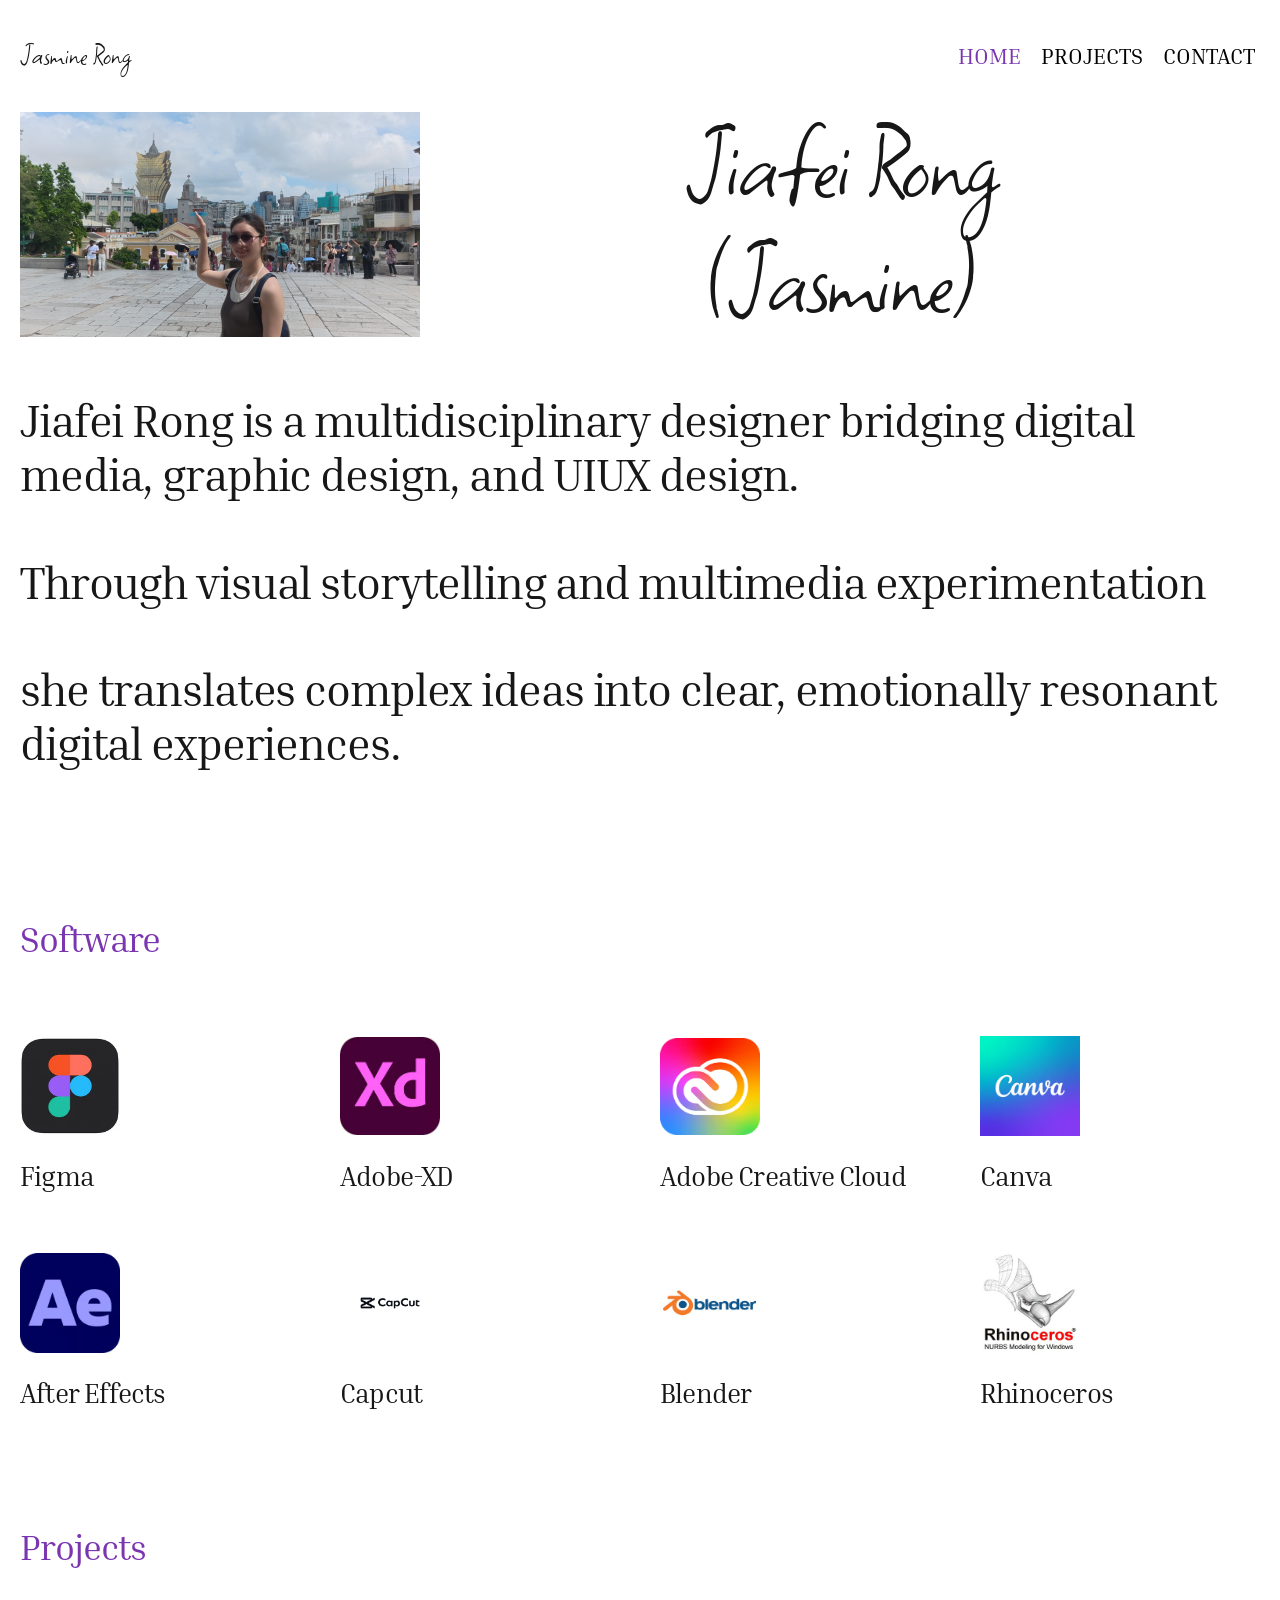
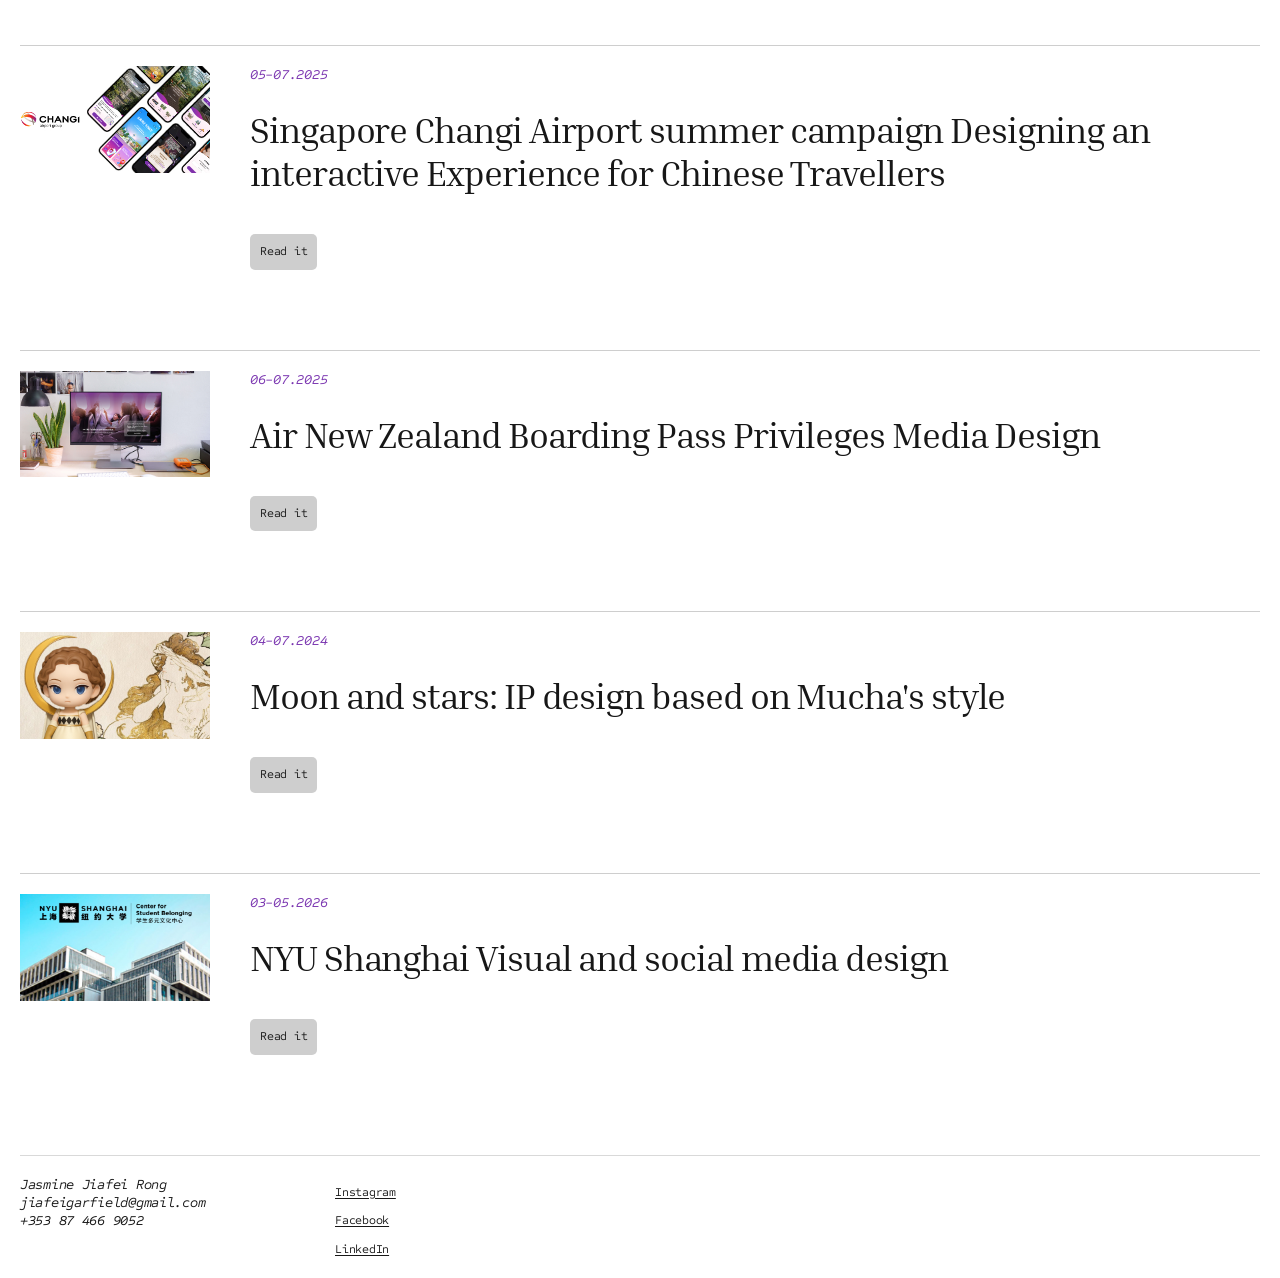
==== index.html @ a0ae5b76 "Add files via upload" ====
<!doctype html>
<html lang="en">
<head>
  <meta charset="utf-8">
  <meta name="viewport" content="width=device-width, initial-scale=1">
  <meta name="description" content="Jiafei Rong (Jasmine) is a multidisciplinary designer working across digital media, graphic design and user experience.">
  <title>Jiafei Rong (Jasmine) | Portfolio</title>
  <link rel="stylesheet" href="css/style.css">
</head>
<body>
  <a class="skip-link" href="#main-content">Skip to main content</a>

  <header class="site-header">
    <div class="container">
      <a class="brand" href="index.html">Jasmine Rong</a>
      <nav class="site-nav" aria-label="Main navigation">
        <ul>
          <li><a href="index.html" aria-current="page">Home</a></li>
          <li><a href="#projects">Projects</a></li>
          <li><a href="#contact">Contact</a></li>
        </ul>
      </nav>
    </div>
  </header>

  <main id="main-content" class="container">
    <header class="hero">
      <img class="portrait" src="media/portrait.jpg" alt="Jiafei Rong standing outdoors in a public square" width="2000" height="1000">
      <h1 class="signature">Jiafei Rong<br>(Jasmine)</h1>
    </header>

    <div class="introduction">
      <p>Jiafei Rong is a multidisciplinary designer bridging digital media, graphic design, and UIUX design.</p>
      <p>Through visual storytelling and multimedia experimentation</p>
      <p>she translates complex ideas into clear, emotionally resonant digital experiences.</p>
    </div>

    <section class="software-grid" aria-labelledby="software-heading">
      <h2 id="software-heading" class="section-title">Software</h2>
      <ul>
        <li><img src="media/figma.png" alt="figma logo" width="100" height="100">Figma</li>
        <li><img src="media/adobe-xd.png" alt="adobe-xd logo" width="100" height="100">Adobe-XD</li>
        <li><img src="media/adobe-creative-cloud.png" alt="acc logo" width="100" height="100">Adobe Creative Cloud</li>
        <li><img src="media/canva.png" alt="canva logo" width="100" height="100">Canva</li>
        <li><img src="media/after-effects.png" alt="ae logo" width="100" height="100">After Effects</li>
        <li><img src="media/capcut.png" alt="capcut logo" width="100" height="100">Capcut</li>
        <li><img src="media/blender.png" alt="blender logo" width="100" height="100">Blender</li>
        <li><img src="media/rhinoceros.png" alt="rhinoceros logo" width="100" height="100">Rhinoceros</li>
      </ul>
    </section>

    <section id="projects" class="project-list" aria-labelledby="projects-heading">
      <h2 id="projects-heading" class="section-title">Projects</h2>
      <ul>
        <li>
          <article class="project-card">
            <img src="media/changi-cover.jpg" alt="Changi Airport's control tower and Jewel complex" width="1600" height="900" loading="lazy">
            <div class="project-info">
              <time datetime="2025-05">05</time>-<time datetime="2025-07">07.2025</time>
              <h3>Singapore Changi Airport summer campaign Designing an interactive Experience for Chinese Travellers</h3>
              <a class="read-link" href="project1_changi.html">Read it</a>
            </div>
          </article>
        </li>

        <li>
          <article class="project-card">
            <img src="media/air-new-zealand-cover.jpg" alt="Passengers seated inside an aircraft cabin" width="1600" height="900" loading="lazy">
            <div class="project-info">
            <time datetime="2025-06">06</time>-<time datetime="2025-07">07.2025</time>
              <h3>Air New Zealand Boarding Pass Privileges Media Design</h3>
              <a class="read-link" href="project2_air-new-zealand.html">Read it</a>
            </div>
          </article>
        </li>

        <li>
          <article class="project-card">
            <img src="media/moon-and-stars-cover.jpg" alt="Mucha-inspired floral artwork used for the Moon and stars project preview" width="1600" height="900" loading="lazy">
            <div class="project-info">
            <time datetime="2024-04">04</time>-<time datetime="2024-07">07.2024</time>
              <h3>Moon and stars: IP design based on Mucha's style</h3>
              <a class="read-link" href="project3_moon-and-stars.html">Read it</a>
            </div>
          </article>
        </li>

        <li>
          <article class="project-card">
            <img src="media/nyu-shanghai-cover.jpg" alt="The exterior of the NYU Shanghai campus building" width="1600" height="900" loading="lazy">
            <div class="project-info">
              <time datetime="2026-03">03</time>-<time datetime="2026-05">05.2026</time>
              <h3>NYU Shanghai Visual and social media design</h3>              
              <a class="read-link" href="project4_nyu-shanghai.html">Read it</a>
            </div>
          </article>
        </li>

      </ul>
    </section>
  </main>

  <footer id="contact" class="site-footer">
    <div class="container footer-inner">
      <address class="contact-details">
        <strong>Jasmine Jiafei Rong</strong><br>
        <a href="mailto:jiafeigarfield@gmail.com">jiafeigarfield@gmail.com</a><br>
        <a href="tel:+353874669052">+353 87 466 9052</a>
      </address>
      <nav class="social-links" aria-label="Social media">
        <ul>
          <li><a href="https://www.instagram.com/jjffy0273/">Instagram</a></li>
          <li><a href="https://www.facebook.com/profile.php?id=61578293039542">Facebook</a></li>
          <li><a href="https://www.linkedin.com/in/jiafei-rong-65b0a43a6">LinkedIn</a></li>
        </ul>
      </nav>

    </div>
  </footer>
</body>
</html>
---- css/style.css ----
@font-face {
  font-family: "Inria Serif";
  src: url("../media/fonts/inria-serif.woff2") format("woff2");
  font-style: normal;
  font-weight: 400;
  font-display: swap;
}

@font-face {
  font-family: "Inria Serif";
  src: url("../media/fonts/inria-serif-bold.woff2") format("woff2");
  font-style: normal;
  font-weight: 700;
  font-display: swap;
}

@font-face {
  font-family: "Sometype Mono";
  src: url("../media/fonts/sometype-mono.woff2") format("woff2");
  font-style: normal;
  font-weight: 400;
  font-display: swap;
}

@font-face {
  font-family: "Sometype Mono";
  src: url("../media/fonts/sometype-mono-italic.woff2") format("woff2");
  font-style: italic;
  font-weight: 400;
  font-display: swap;
}

@font-face {
  font-family: "Square Peg";
  src: url("../media/fonts/square-peg.woff2") format("woff2");
  font-style: normal;
  font-weight: 400;
  font-display: swap;
}

:root {
  --ink: #171717;
  --black: #000;
  --purple: #7a35b0;
  --purple-tint: rgba(122, 53, 176, 0.1);
  --grey: #cecece;
  --line: #d9d9d9;
  --page-width: 1440px;
  --content-width: 1180px;
  --serif: "Inria Serif", Georgia, serif;
  --mono: "Sometype Mono", "Courier New", monospace;

  --text-xl: clamp(26px, 3.5vw, 50px);
  --text-l: clamp(32px, 3.5vw, 50px);
  --text-m: clamp(26px, 2.8vw, 40px);
  --text-body: clamp(20px, 2.1vw, 30px);
}

* {
  box-sizing: border-box;
}

html {
  scroll-behavior: smooth;
  scroll-padding-top: 2rem;
}

body {
  margin: 0;
  background: #fff;
  color: var(--ink);
  font-family: var(--serif);
  font-size: 20px;
  line-height: 1.2;
}

h1,
h2,
h3,
h4,
p {
  margin: 0;
}

img {
  display: block;
  max-width: 100%;
  height: auto;
}

a {
  color: inherit;
  text-decoration-thickness: 1px;
  text-underline-offset: 0.2em;
}

a:hover {
  color: var(--purple);
}

a:focus-visible {
  outline: 3px solid var(--purple);
  outline-offset: 4px;
  border-radius: 2px;
}

.container {
  width: 100%;
  max-width: var(--page-width);
  margin-right: auto;
  margin-left: auto;
  padding-right: 20px;
  padding-left: 20px;
}

.skip-link {
  position: absolute;
  top: -100px;
  left: 20px;
  z-index: 10;
  padding: 12px 18px;
  background: var(--ink);
  color: #fff;
  font-family: var(--mono);
  font-size: 14px;
}

.skip-link:focus {
  top: 16px;
  color: #fff;
}

.site-header {
  padding-top: 40px;
}

.site-header > .container {
  display: flex;
  flex-wrap: wrap;
  align-items: center;
  justify-content: space-between;
  gap: 16px 24px;
}

.brand {
  font-family: "Square Peg", "Brush Script MT", cursive;
  font-size: clamp(28px, 2.5vw, 36px);
  line-height: 1;
  text-decoration: none;
}

.site-nav ul {
  display: flex;
  flex-wrap: wrap;
  justify-content: center;
  gap: 0 10px;
  margin: 0;
  padding: 0;
  list-style: none;
}

.site-nav a {
  display: block;
  padding: 3px 5px;
  color: var(--black);
  font-size: clamp(16px, 1.75vw, 25px);
  line-height: 1.2;
  text-decoration: none;
  text-transform: uppercase;
}

.site-nav a:hover,
.site-nav a[aria-current="page"] {
  color: var(--purple);
}

/* Homepage: portrait, handwritten name and introduction. */
.hero {
  display: flex;
  align-items: center;
  padding: 36px 0 55px;
}

.portrait {
  flex: 0 0 auto;
  width: 400px;
  max-width: 40%;
}

.signature {
  flex: 1;
  font-family: "Square Peg", "Brush Script MT", cursive;
  font-size: clamp(56px, 9vw, 130px);
  font-weight: 400;
  line-height: 1;
  letter-spacing: -0.02em;
  text-align: center;
}

.introduction {
  font-size: var(--text-xl);
  line-height: 1.2;
  letter-spacing: -0.025em;
}

.introduction p + p {
  margin-top: 1.2em;
}

.section-title {
  margin-bottom: 80px;
  color: var(--purple);
  font-size: var(--text-m);
  font-weight: 400;
  line-height: 1;
  letter-spacing: -0.03em;
  text-transform: capitalize;
}

/* Software: a grid of logos, each with its name underneath. */
.software-grid {
  padding-top: 150px;
}

.software-grid ul {
  display: grid;
  grid-template-columns: repeat(4, minmax(0, 1fr));
  gap: 60px 40px;
  margin: 0;
  padding: 0;
  list-style: none;
}

.software-grid li {
  display: flex;
  flex-direction: column;
  align-items: flex-start;
  gap: 24px;
  font-size: var(--text-body);
  line-height: 1.2;
  letter-spacing: -0.03em;
}

.software-grid img {
  width: 100px;
  height: 100px;
  object-fit: contain;
}

/* Homepage project previews. */
.project-list {
  padding-top: 120px;
}

.project-list ul {
  margin: 0;
  padding: 0;
  list-style: none;
}

.project-list ul > li {
  padding-top: 20px;
  border-top: 1px solid var(--grey);
}

.project-list ul > li + li {
  margin-top: 80px;
}

.project-card {
  display: grid;
  grid-template-columns: 190px minmax(0, 1fr);
  align-items: start;
  gap: 40px;
}

.project-card > img {
  width: 100%;
  aspect-ratio: 16 / 9;
  object-fit: cover;
}

/* The date sits directly in .project-info, so this sets its style. */
.project-info {
  color: var(--purple);
  font-family: var(--mono);
  font-size: 14px;
  font-style: italic;
  line-height: 1.3;
  letter-spacing: -0.02em;
}

.project-info h3 {
  margin: 24px 0 40px;
  color: var(--ink);
  font-family: var(--serif);
  font-size: var(--text-m);
  font-style: normal;
  font-weight: 400;
  line-height: 1.2;
  letter-spacing: -0.03em;
}

/* Small grey buttons: Read it, Previous and Next. */
.read-link,
.button-previous,
.button-next {
  display: inline-block;
  padding: 10px;
  border-radius: 5px;
  background: var(--grey);
  color: var(--ink);
  font-family: var(--mono);
  font-size: 12px;
  font-style: normal;
  line-height: 1.3;
  letter-spacing: -0.02em;
  text-decoration: none;
}

.read-link:hover,
.button-previous:hover,
.button-next:hover {
  background: var(--purple);
  color: #fff;
}

/* Shared footer. */
.site-footer {
  margin-top: 100px;
  text-align: left;
}

body > .site-footer {
  padding-right: 20px;
  padding-left: 20px;
}

.footer-inner {
  display: flex;
  align-items: flex-start;
  gap: 20px;
  padding: 20px 0;
  border-top: 1px solid var(--line);
}

.contact-details {
  width: 295px;
  max-width: 100%;
  font-family: var(--mono);
  font-size: 14px;
  font-style: italic;
  line-height: 1.3;
  letter-spacing: -0.02em;
}

.contact-details strong {
  font-weight: 400;
}

.contact-details a {
  text-decoration: none;
  overflow-wrap: anywhere;
}

.social-links ul {
  display: flex;
  flex-direction: column;
  gap: 4px;
  margin: 0;
  padding: 0;
  list-style: none;
}

.social-links a {
  font-family: var(--mono);
  font-size: 12px;
  line-height: 1.3;
  letter-spacing: -0.02em;
}

/* Project pages: title and summary. */
.case-header {
  margin-top: 94px;
  padding-top: 115px;
  border-top: 1px solid var(--line);
  text-align: center;
}

.case-header h1 {
  max-width: 1000px;
  margin: 0 auto 100px;
  font-size: var(--text-l);
  font-weight: 400;
  line-height: 1.2;
  letter-spacing: -0.025em;
}

.case-header > p {
  max-width: 1240px;
  margin: 0 auto 100px;
  font-size: clamp(17px, 1.4vw, 20px);
  line-height: 1.9;
}

/*
  Project page sections.
  :where() keeps these selectors at zero specificity, so the component
  classes further down (showcase, changepage, footer) always win.
*/
:where(.case-header ~ section) {
  max-width: var(--content-width);
  margin: 50px auto 0;
  padding: 50px 0;
  border-top: 1px solid var(--line);
  text-align: center;
}

/* The first section of each case study sits in a light purple panel. */
:where(.case-header ~ section:first-of-type) {
  margin-top: 0;
  padding: 90px 40px;
  border-top: 0;
  background: var(--purple-tint);
}

:where(.case-header ~ section) > h2 {
  color: var(--purple);
  font-size: var(--text-l);
  font-weight: 700;
  line-height: 1.2;
  text-transform: capitalize;
}

:where(.case-header ~ section) > p {
  max-width: 1100px;
  margin: 36px auto 0;
  font-size: var(--text-body);
  line-height: 1.2;
}

/* Images sit side by side when there is room; a <br> starts a new row. */
:where(.case-header ~ section) > img {
  display: inline-block;
  max-width: calc(100% - 20px);
  margin: 36px 10px 0;
  vertical-align: top;
}

:where(.case-header ~ section) > h2 + * {
  margin-top: 50px;
}

/* Bold subheadings inside sections, e.g. "(1) Multiple Activities". */
.subheading {
  margin-top: 50px;
  font-size: var(--text-m);
  font-weight: 700;
  text-transform: capitalize;
}

.subheading + p,
.subheading + img {
  margin-top: 50px;
}

/* Closing "End" block at the bottom of each case study. */
:where(.case-header ~ section):has(> h3:first-child) {
  border-top: 0;
}

:where(.case-header ~ section) > h3:first-child {
  color: var(--purple);
  font-size: var(--text-l);
  font-weight: 400;
  line-height: 1.2;
  letter-spacing: -0.0125em;
}

:where(.case-header ~ section) > h3:first-child + p {
  max-width: 900px;
  margin-top: 0;
  color: var(--black);
  font-size: var(--text-l);
  font-weight: 700;
  line-height: 0.95;
  letter-spacing: -0.0125em;
  text-transform: capitalize;
}

/* Changi: experience architecture, one step per line with arrows between. */
.flow-vertical,
.requirements-flow {
  margin: 50px 0 0;
  padding: 0;
  list-style: none;
}

.flow-vertical li {
  font-size: var(--text-m);
  font-weight: 700;
  line-height: 1.2;
  text-transform: capitalize;
}

.flow-vertical li:not(:last-child)::after {
  content: "\2193";
  display: block;
  color: var(--purple);
  font-weight: 400;
  line-height: 50px;
}

/* Air New Zealand: design requirements in purple. */
.requirements-flow li {
  color: var(--purple);
  font-size: var(--text-body);
  line-height: 1.2;
}

/* Air New Zealand: row of showcase screens. */
.row {
  display: flex;
  flex-wrap: wrap;
  justify-content: center;
  gap: 20px;
  margin-top: 50px;
}

/* Changi showcase: screens and notes alternate left and right. */
.showcase-list {
  margin: 50px 0 0;
  padding: 0;
  list-style: none;
}

.showcase-list > li + li {
  margin-top: 80px;
}

.showcase-card {
  display: grid;
  grid-template-columns: 300px minmax(0, 480px);
  justify-content: center;
  align-items: center;
  gap: 40px 80px;
}

.showcase-card > img {
  grid-column: 1;
  width: 300px;
}

.showcase-info {
  grid-column: 2;
  grid-row: 1;
  text-align: left;
}

.showcase-card:has(> img + img) .showcase-info {
  grid-row: 1 / span 2;
}

.showcase-list > li:nth-child(even) .showcase-card {
  grid-template-columns: minmax(0, 480px) 300px;
}

.showcase-list > li:nth-child(even) .showcase-card > img {
  grid-column: 2;
}

.showcase-list > li:nth-child(even) .showcase-info {
  grid-column: 1;
}

.showcase-tag {
  display: inline-block;
  margin-bottom: 50px;
  padding: 16px 28px;
  border-radius: 10px;
  background: var(--purple-tint);
  color: var(--black);
  font-size: var(--text-m);
  font-weight: 700;
  line-height: 1.2;
  text-transform: capitalize;
}

.showcase-points {
  margin: 0;
  padding: 0;
  list-style: none;
}

.showcase-points li {
  color: var(--black);
  font-size: var(--text-body);
  line-height: 1.2;
}

.showcase-points li + li {
  margin-top: 36px;
}

.showcase-points li::before {
  content: "\00B7  ";
}

/* Previous / next project links at the end of each case study. */
.changepage {
  display: grid;
  grid-template-columns: repeat(2, minmax(0, 1fr));
  gap: 40px;
  max-width: var(--content-width);
  margin: 100px auto 0;
  padding-top: 30px;
  border-top: 1px solid var(--grey);
  text-align: left;
}

.changepage > article {
  display: flex;
  flex-direction: column;
  align-items: flex-start;
}

.changepage > .changepage-list-next {
  align-items: flex-end;
  text-align: right;
}

.changepage img {
  width: 200px;
  aspect-ratio: 2 / 1;
  object-fit: cover;
}

.changepage h4 {
  max-width: 362px;
  margin: 60px 0 40px;
  color: var(--black);
  font-size: var(--text-body);
  font-weight: 400;
  line-height: 1;
  letter-spacing: -0.03em;
}

@media (max-width: 960px) {
  .hero {
    flex-direction: column;
    align-items: flex-start;
    gap: 24px;
  }

  .portrait {
    max-width: 100%;
  }

  .signature {
    align-self: stretch;
  }

  .software-grid {
    padding-top: 100px;
  }

  .software-grid ul {
    grid-template-columns: repeat(2, minmax(0, 1fr));
  }

  .showcase-card,
  .showcase-list > li:nth-child(even) .showcase-card {
    grid-template-columns: minmax(0, 480px);
    justify-items: center;
  }

  .showcase-list > li:nth-child(n) .showcase-card > * {
    grid-column: 1;
    grid-row: auto;
  }

  .showcase-list > li:nth-child(n) .showcase-info {
    justify-self: stretch;
  }
}

/* Small screens: single columns and tighter spacing. */
@media (max-width: 600px) {
  .site-header {
    padding-top: 24px;
  }

  .hero {
    padding-bottom: 40px;
  }

  .section-title {
    margin-bottom: 40px;
  }

  .software-grid ul {
    gap: 40px 20px;
  }

  .software-grid li {
    gap: 16px;
  }

  .software-grid img {
    width: 72px;
    height: 72px;
  }

  .project-list {
    padding-top: 80px;
  }

  .project-list ul > li + li {
    margin-top: 48px;
  }

  .project-card {
    grid-template-columns: 1fr;
    gap: 20px;
  }

  .project-card > img {
    max-width: 400px;
  }

  .project-info h3 {
    margin: 16px 0 24px;
  }

  .footer-inner {
    flex-direction: column;
  }

  .case-header {
    margin-top: 40px;
    padding-top: 60px;
  }

  .case-header h1,
  .case-header > p {
    margin-bottom: 50px;
  }

  :where(.case-header ~ section:first-of-type) {
    padding: 50px 20px;
  }

  .changepage {
    grid-template-columns: 1fr;
  }

  .changepage > .changepage-list-next {
    align-items: flex-start;
    text-align: left;
  }

  .changepage h4 {
    margin: 24px 0;
  }
}

/* Respect visitors who prefer less movement. */
@media (prefers-reduced-motion: reduce) {
  html {
    scroll-behavior: auto;
  }
}
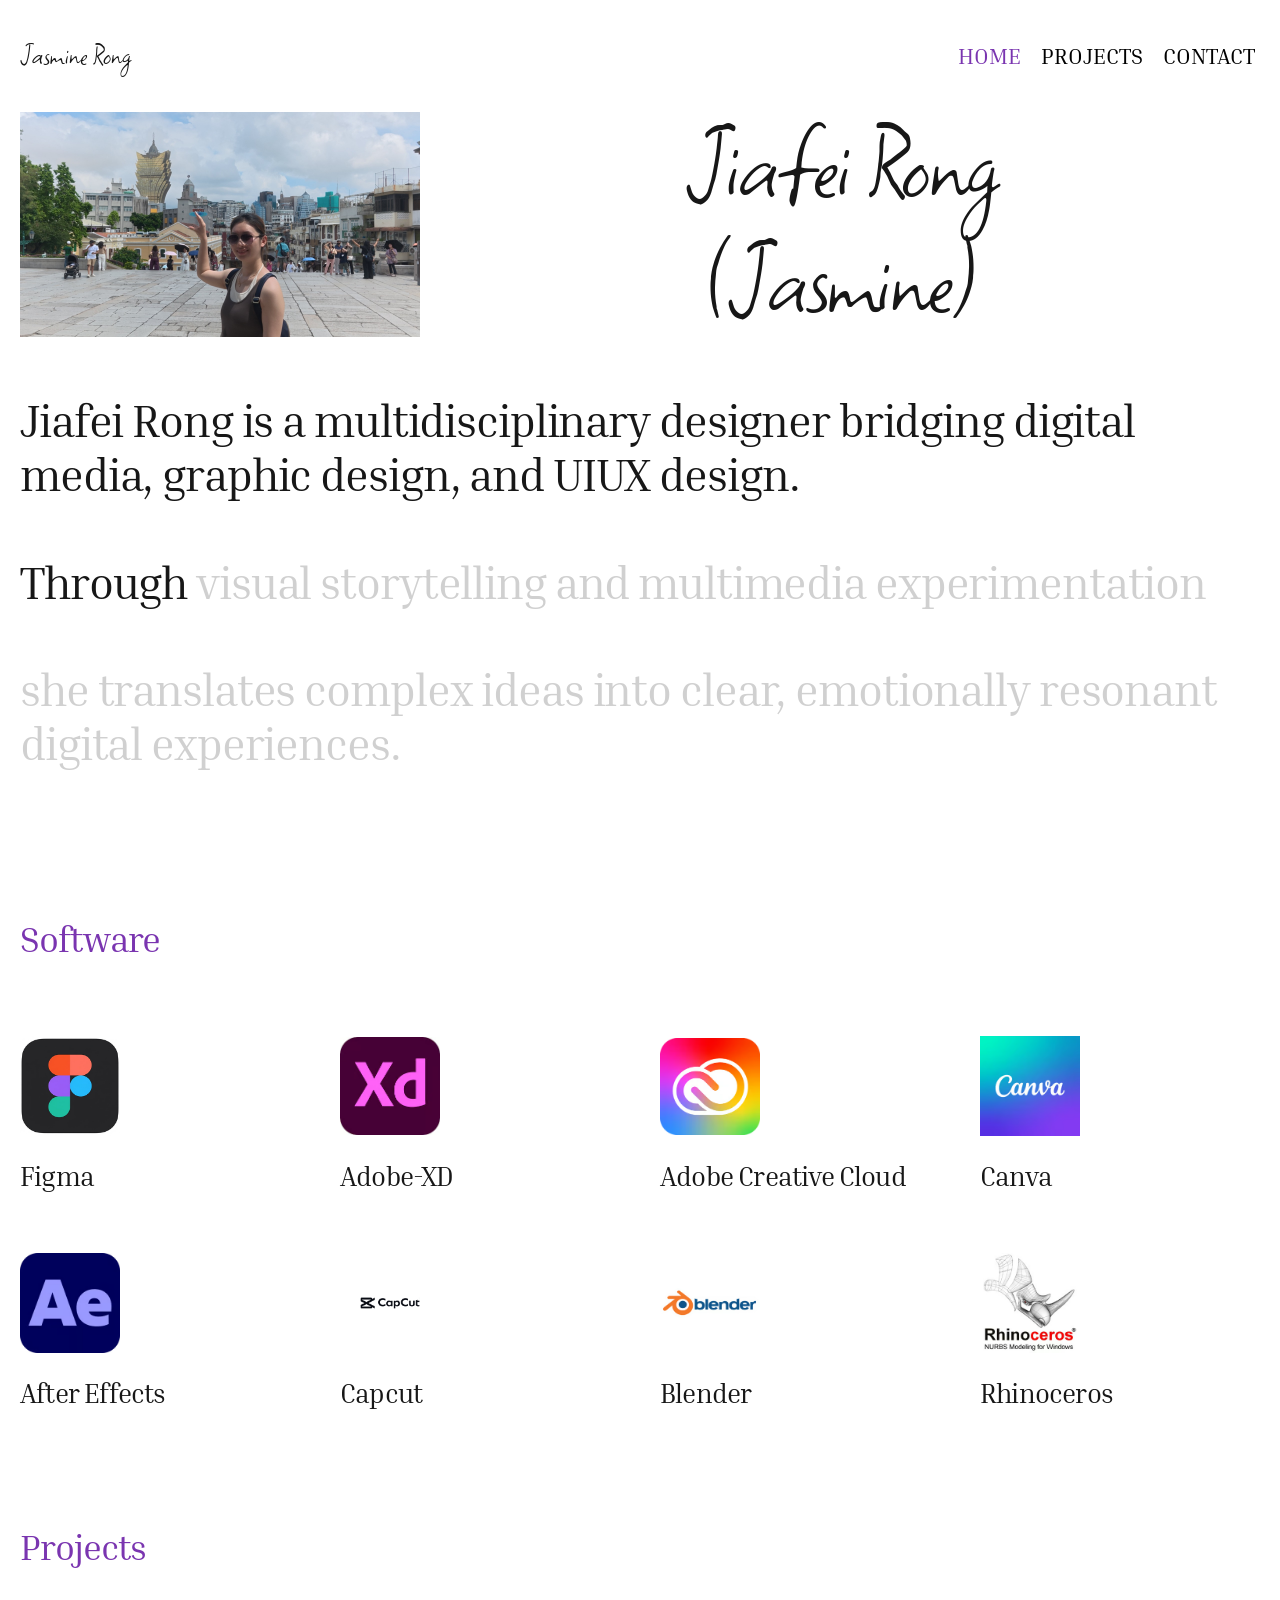
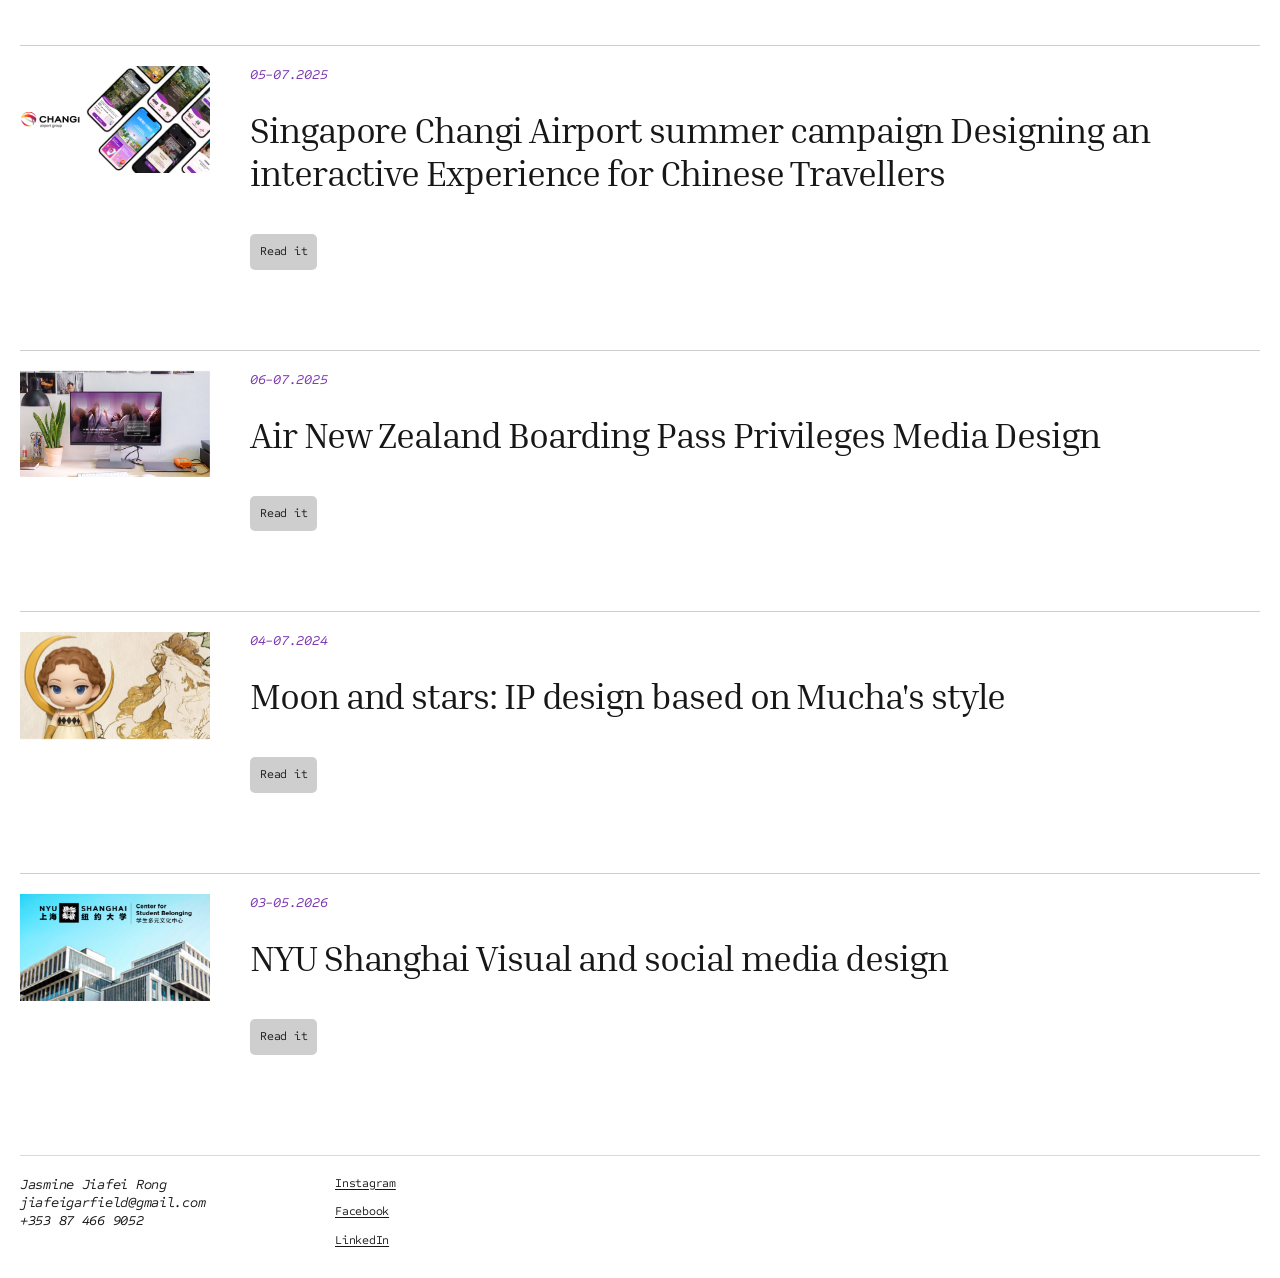
==== commit 0ff8c31c: "Add files via upload" ====
--- a/index.html
+++ b/index.html
@@ -6,6 +6,7 @@
   <meta name="description" content="Jiafei Rong (Jasmine) is a multidisciplinary designer working across digital media, graphic design and user experience.">
   <title>Jiafei Rong (Jasmine) | Portfolio</title>
   <link rel="stylesheet" href="css/style.css">
+  <script src="js/animations.js" defer></script>
 </head>
 <body>
   <a class="skip-link" href="#main-content">Skip to main content</a>
--- a/css/style.css
+++ b/css/style.css
@@ -128,6 +128,18 @@
 .skip-link:focus {
   top: 16px;
   color: #fff;
+}
+
+/* Text that is read by screen readers but not shown. */
+.visually-hidden {
+  position: absolute;
+  width: 1px;
+  height: 1px;
+  padding: 0;
+  overflow: hidden;
+  clip: rect(0, 0, 0, 0);
+  white-space: nowrap;
+  border: 0;
 }
 
 .site-header {
@@ -645,6 +657,268 @@
   letter-spacing: -0.03em;
 }
 
+/*
+  Motion, inspired by landonorris.com.
+  Page-load effects are pure CSS; js/animations.js adds the text roll on links,
+  the scroll reveals and the word-by-word introduction. Content, colours and
+  font sizes stay the same, and all movement is switched off for visitors whose
+  system asks for reduced motion.
+*/
+@keyframes fade-in {
+  from {
+    opacity: 0;
+  }
+
+  to {
+    opacity: 1;
+  }
+}
+
+@keyframes fade-up {
+  from {
+    opacity: 0;
+    transform: translateY(30px);
+  }
+
+  to {
+    opacity: 1;
+    transform: none;
+  }
+}
+
+/* The handwritten name appears from left to right, as if it is being written. */
+@keyframes write {
+  from {
+    clip-path: inset(0 100% 0 0);
+  }
+
+  to {
+    clip-path: inset(0 0 0 0);
+  }
+}
+
+/* The portrait opens like a curtain from its bottom edge. */
+@keyframes wipe-up {
+  from {
+    clip-path: inset(100% 0 0 0);
+    transform: scale(1.08);
+  }
+
+  to {
+    clip-path: inset(0 0 0 0);
+    transform: none;
+  }
+}
+
+/* A purple line runs along the top of the contact section, then fades. */
+@keyframes sweep {
+  0% {
+    opacity: 1;
+    transform: scaleX(0);
+  }
+
+  60% {
+    opacity: 1;
+    transform: scaleX(1);
+  }
+
+  100% {
+    opacity: 0;
+    transform: scaleX(1);
+  }
+}
+
+.footer-inner {
+  position: relative;
+}
+
+/* Hidden until the Contact link is used (see the end of the block below). */
+.footer-inner::before {
+  content: "";
+  position: absolute;
+  top: -1px;
+  right: 0;
+  left: 0;
+  height: 1px;
+  background: var(--purple);
+  opacity: 0;
+  transform-origin: left;
+}
+
+@media (prefers-reduced-motion: no-preference) {
+  /* Page load. */
+  .site-header {
+    animation: fade-in 1s ease both;
+  }
+
+  .portrait {
+    animation: wipe-up 1.2s cubic-bezier(0.76, 0, 0.24, 1) 0.1s both;
+  }
+
+  .signature {
+    animation: write 2s cubic-bezier(0.65, 0, 0.35, 1) 0.5s backwards;
+  }
+
+  .introduction p {
+    animation: fade-up 1s cubic-bezier(0.22, 1, 0.36, 1) both;
+  }
+
+  .introduction p:nth-child(1) {
+    animation-delay: 0.7s;
+  }
+
+  .introduction p:nth-child(2) {
+    animation-delay: 0.85s;
+  }
+
+  .introduction p:nth-child(3) {
+    animation-delay: 1s;
+  }
+
+  .case-header h1 {
+    animation: fade-up 1s cubic-bezier(0.22, 1, 0.36, 1) 0.1s both;
+  }
+
+  .case-header > p {
+    animation: fade-up 1s cubic-bezier(0.22, 1, 0.36, 1) 0.3s both;
+  }
+
+  /* Text roll on links: the text slides up and a copy rolls in from below,
+     letter by letter. The extra padding keeps italic letters from being cut
+     off at the sides without changing the link's size. */
+  .roll {
+    position: relative;
+    display: inline-block;
+    margin: 0 -0.12em;
+    padding: 0 0.12em;
+    overflow: hidden;
+    vertical-align: top;
+    white-space: nowrap;
+  }
+
+  .roll-line {
+    display: block;
+    transition: transform 0.55s cubic-bezier(0.76, 0, 0.24, 1);
+  }
+
+  .roll-line + .roll-line {
+    position: absolute;
+    top: 100%;
+    left: 0.12em;
+  }
+
+  .roll-char {
+    display: inline-block;
+    white-space: pre;
+    transition: transform 0.55s cubic-bezier(0.76, 0, 0.24, 1);
+    transition-delay: calc(var(--i) * 0.018s);
+  }
+
+  a:hover .roll-line:first-child,
+  a:focus-visible .roll-line:first-child,
+  a:hover .roll-char,
+  a:focus-visible .roll-char {
+    transform: translateY(-100%);
+  }
+
+  /* The social links keep their underline while the letters roll. */
+  .social-links .roll-line:first-child,
+  .social-links .roll-char {
+    text-decoration: underline;
+    text-decoration-thickness: 1px;
+    text-underline-offset: 0.2em;
+  }
+
+  /* Scroll reveal: blocks fade up and images wipe in from the bottom. */
+  .reveal {
+    opacity: 0;
+    transform: translateY(40px);
+    transition: opacity 0.9s ease, transform 1s cubic-bezier(0.22, 1, 0.36, 1);
+    transition-delay: var(--delay, 0s);
+  }
+
+  .reveal.is-visible {
+    opacity: 1;
+    transform: none;
+  }
+
+  .wipe {
+    clip-path: inset(100% 0 0 0);
+    transition: clip-path 1.1s cubic-bezier(0.76, 0, 0.24, 1);
+  }
+
+  .wipe.is-visible {
+    clip-path: inset(0 0 0 0);
+  }
+
+  /* Homepage introduction: words light up one by one as you scroll. */
+  .introduction.is-filling .word {
+    opacity: 0.2;
+    transition: opacity 0.35s ease;
+  }
+
+  .introduction.is-filling .word.is-lit {
+    opacity: 1;
+  }
+
+  /* Hover: software logos hop, project images lift. */
+  .software-grid img {
+    transition: transform 0.45s cubic-bezier(0.34, 1.56, 0.64, 1);
+  }
+
+  .software-grid li:hover img {
+    transform: translateY(-8px) rotate(-6deg);
+  }
+
+  .project-card > img,
+  .changepage img {
+    transition: clip-path 1.1s cubic-bezier(0.76, 0, 0.24, 1), transform 0.4s ease, box-shadow 0.4s ease;
+  }
+
+  .project-card:hover > img,
+  .changepage > article:hover img {
+    transform: translateY(-6px);
+    box-shadow: 0 16px 30px rgba(23, 23, 23, 0.15);
+  }
+
+  /* Contact: arriving through the Contact link replays the section. */
+  .site-footer:target .footer-inner::before {
+    animation: sweep 1.6s cubic-bezier(0.65, 0, 0.35, 1) 0.6s both;
+  }
+
+  .site-footer:target .contact-details,
+  .site-footer:target .social-links li {
+    animation: fade-up 0.8s cubic-bezier(0.22, 1, 0.36, 1) both;
+  }
+
+  .site-footer:target .contact-details {
+    animation-delay: 0.6s;
+  }
+
+  .site-footer:target .social-links li:nth-child(1) {
+    animation-delay: 0.7s;
+  }
+
+  .site-footer:target .social-links li:nth-child(2) {
+    animation-delay: 0.8s;
+  }
+
+  .site-footer:target .social-links li:nth-child(3) {
+    animation-delay: 0.9s;
+  }
+}
+
+/* Printed pages always show everything, whatever has been scrolled to. */
+@media print {
+  .reveal,
+  .wipe,
+  .introduction .word {
+    opacity: 1 !important;
+    clip-path: none !important;
+    transform: none !important;
+  }
+}
+
 @media (max-width: 960px) {
   .hero {
     flex-direction: column;
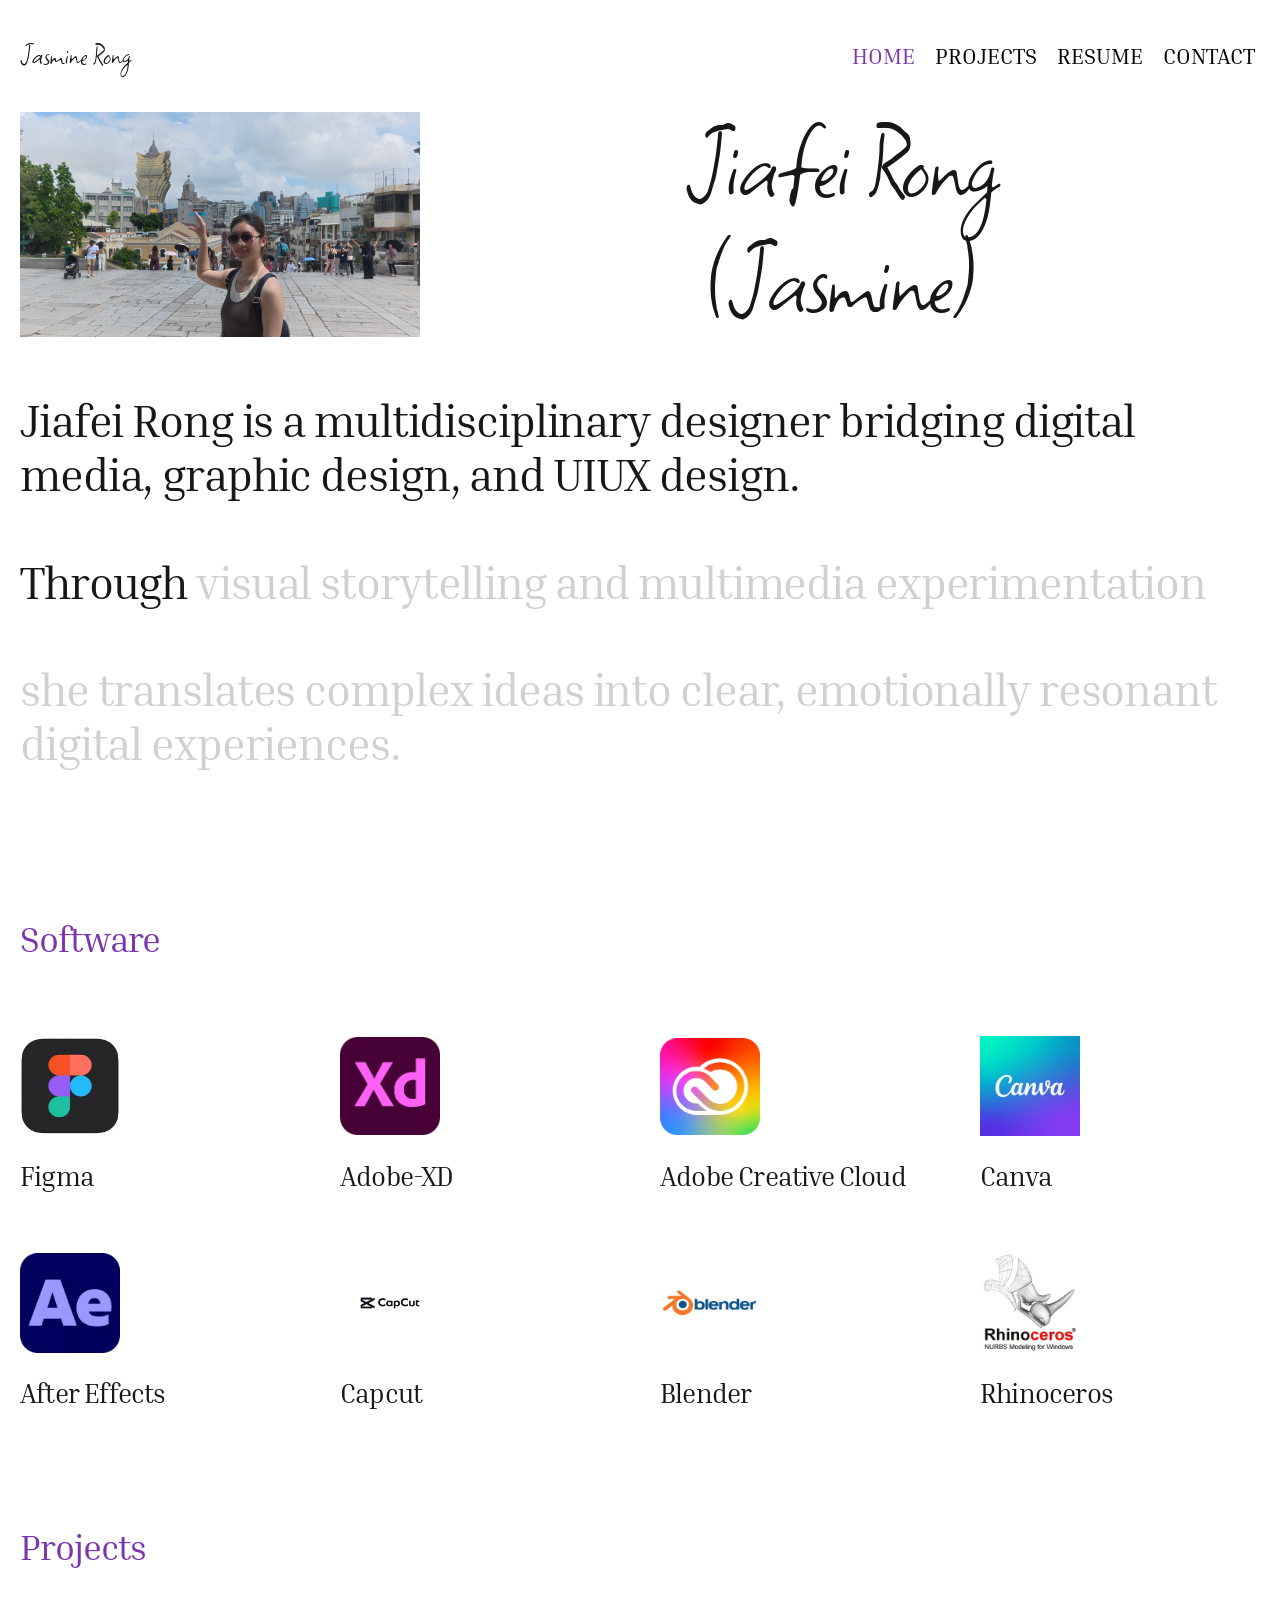
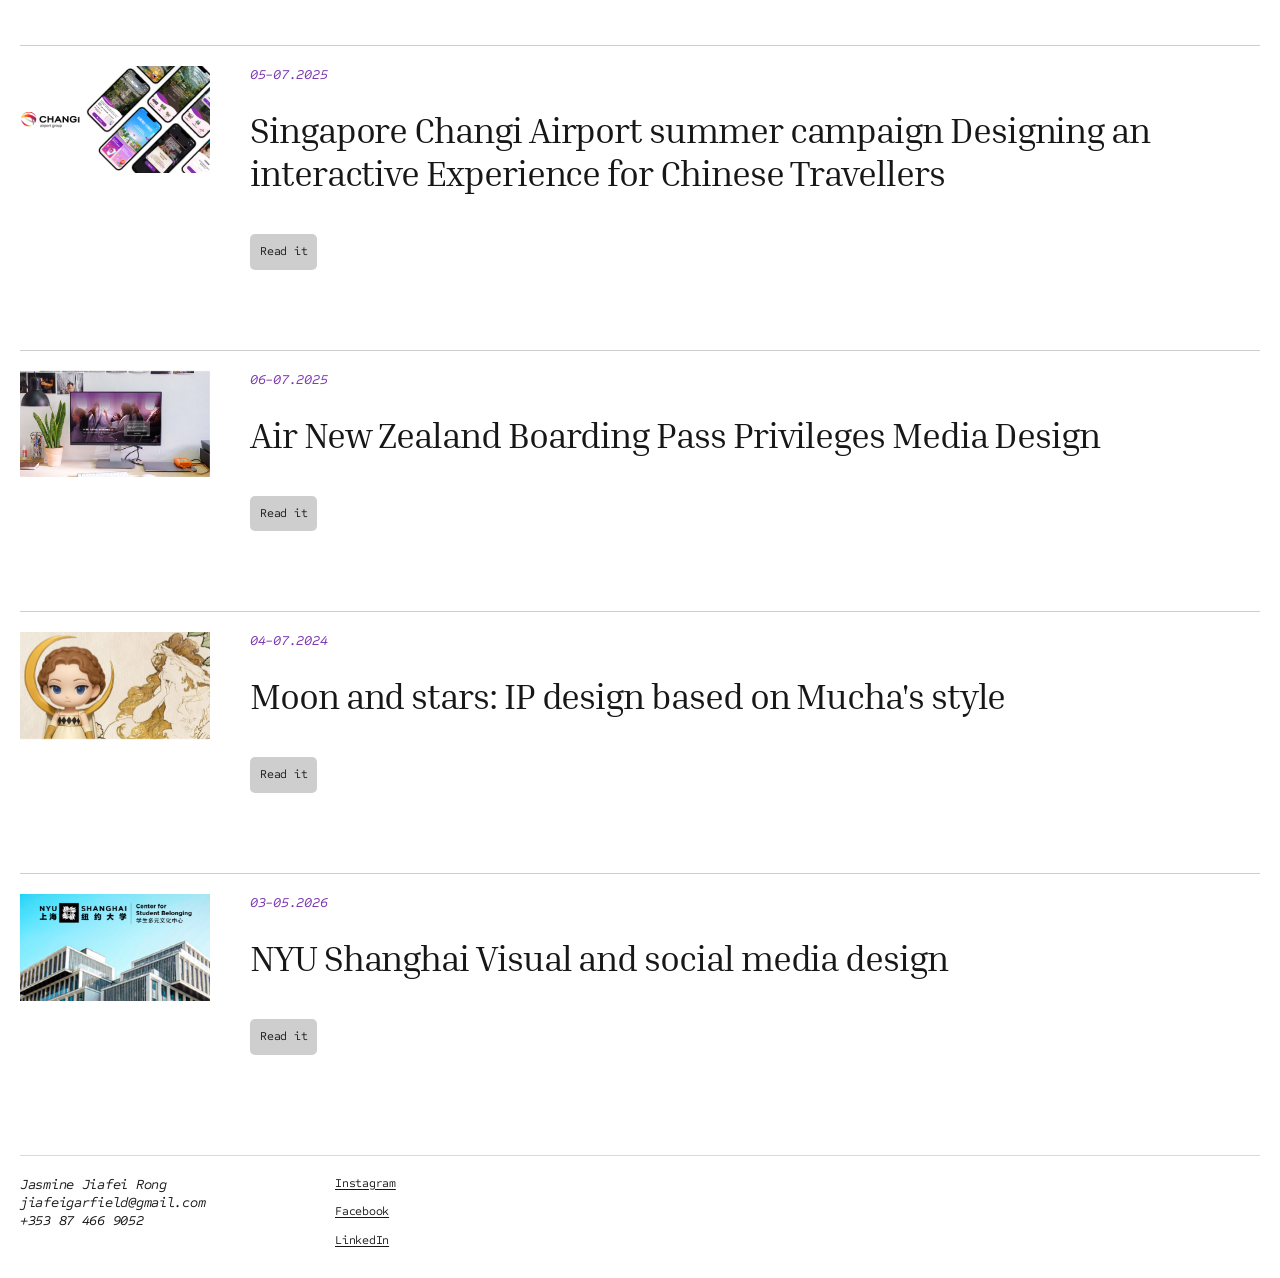
==== commit 8ba3121b: "Add files via upload" ====
--- a/index.html
+++ b/index.html
@@ -18,6 +18,7 @@
         <ul>
           <li><a href="index.html" aria-current="page">Home</a></li>
           <li><a href="#projects">Projects</a></li>
+          <li><a href="resume.html">Resume</a></li>
           <li><a href="#contact">Contact</a></li>
         </ul>
       </nav>
--- a/css/style.css
+++ b/css/style.css
@@ -657,6 +657,123 @@
   letter-spacing: -0.03em;
 }
 
+/* Resume page: title, name and contact details. Everything on this page is
+   set in Inria Serif, with no italics. */
+.resume-header h1 {
+  margin-bottom: 24px;
+}
+
+.resume-header > .resume-name {
+  margin-bottom: 40px;
+  font-size: var(--text-body);
+  line-height: 1.2;
+}
+
+/* Email, phone and LinkedIn, one per line. */
+.resume-contact {
+  display: flex;
+  flex-direction: column;
+  align-items: center;
+  gap: 8px;
+  margin: 0 auto 100px;
+  padding: 0;
+  list-style: none;
+  font-size: 18px;
+  line-height: 1.4;
+}
+
+/* Keep phone numbers and the LinkedIn address on one line. */
+.resume-contact a {
+  white-space: nowrap;
+}
+
+.resume-contact li > span {
+  margin-right: 8px;
+  color: var(--purple);
+  font-size: 14px;
+  letter-spacing: 0.06em;
+  text-transform: uppercase;
+}
+
+/* Each entry: dates and place on the left, details on the right. */
+.resume-entry,
+.resume-skills {
+  display: grid;
+  grid-template-columns: 220px minmax(0, 1fr);
+  gap: 16px 60px;
+  max-width: 1000px;
+  margin: 50px auto 0;
+  text-align: left;
+}
+
+.resume-entry + .resume-entry {
+  padding-top: 50px;
+  border-top: 1px solid var(--line);
+}
+
+.resume-meta,
+.resume-skills dt {
+  color: var(--purple);
+  font-size: 18px;
+  line-height: 1.5;
+}
+
+.resume-body h3 {
+  font-size: var(--text-body);
+  font-weight: 700;
+  line-height: 1.2;
+}
+
+.resume-body p,
+.resume-body li,
+.resume-skills dd {
+  font-size: 20px;
+  line-height: 1.5;
+}
+
+.resume-body p {
+  margin-top: 12px;
+}
+
+.resume-body .resume-role {
+  margin-top: 8px;
+  color: var(--purple);
+}
+
+.resume-body h4 {
+  margin-top: 36px;
+  font-size: 20px;
+  font-weight: 700;
+  line-height: 1.4;
+}
+
+.resume-body ul {
+  margin: 12px 0 0;
+  padding-left: 1.2em;
+}
+
+.resume-body li + li {
+  margin-top: 8px;
+}
+
+.resume-body li::marker {
+  color: var(--purple);
+}
+
+.resume-body .read-link {
+  margin-top: 20px;
+  font-family: var(--serif);
+  font-size: 14px;
+}
+
+.resume-skills {
+  gap: 20px 60px;
+}
+
+.resume-skills dd {
+  margin: 0;
+}
+
 /*
   Motion, inspired by landonorris.com.
   Page-load effects are pure CSS; js/animations.js adds the text roll on links,
@@ -783,6 +900,10 @@
     animation: fade-up 1s cubic-bezier(0.22, 1, 0.36, 1) 0.3s both;
   }
 
+  .resume-contact {
+    animation: fade-up 1s cubic-bezier(0.22, 1, 0.36, 1) 0.45s both;
+  }
+
   /* Text roll on links: the text slides up and a copy rolls in from below,
      letter by letter. The extra padding keeps italic letters from being cut
      off at the sides without changing the link's size. */
@@ -1036,6 +1157,24 @@
   .changepage h4 {
     margin: 24px 0;
   }
+
+  .resume-header h1 {
+    margin-bottom: 24px;
+  }
+
+  .resume-contact {
+    margin-bottom: 50px;
+  }
+
+  .resume-entry,
+  .resume-skills {
+    grid-template-columns: 1fr;
+    gap: 8px;
+  }
+
+  .resume-skills dd + dt {
+    margin-top: 12px;
+  }
 }
 
 /* Respect visitors who prefer less movement. */
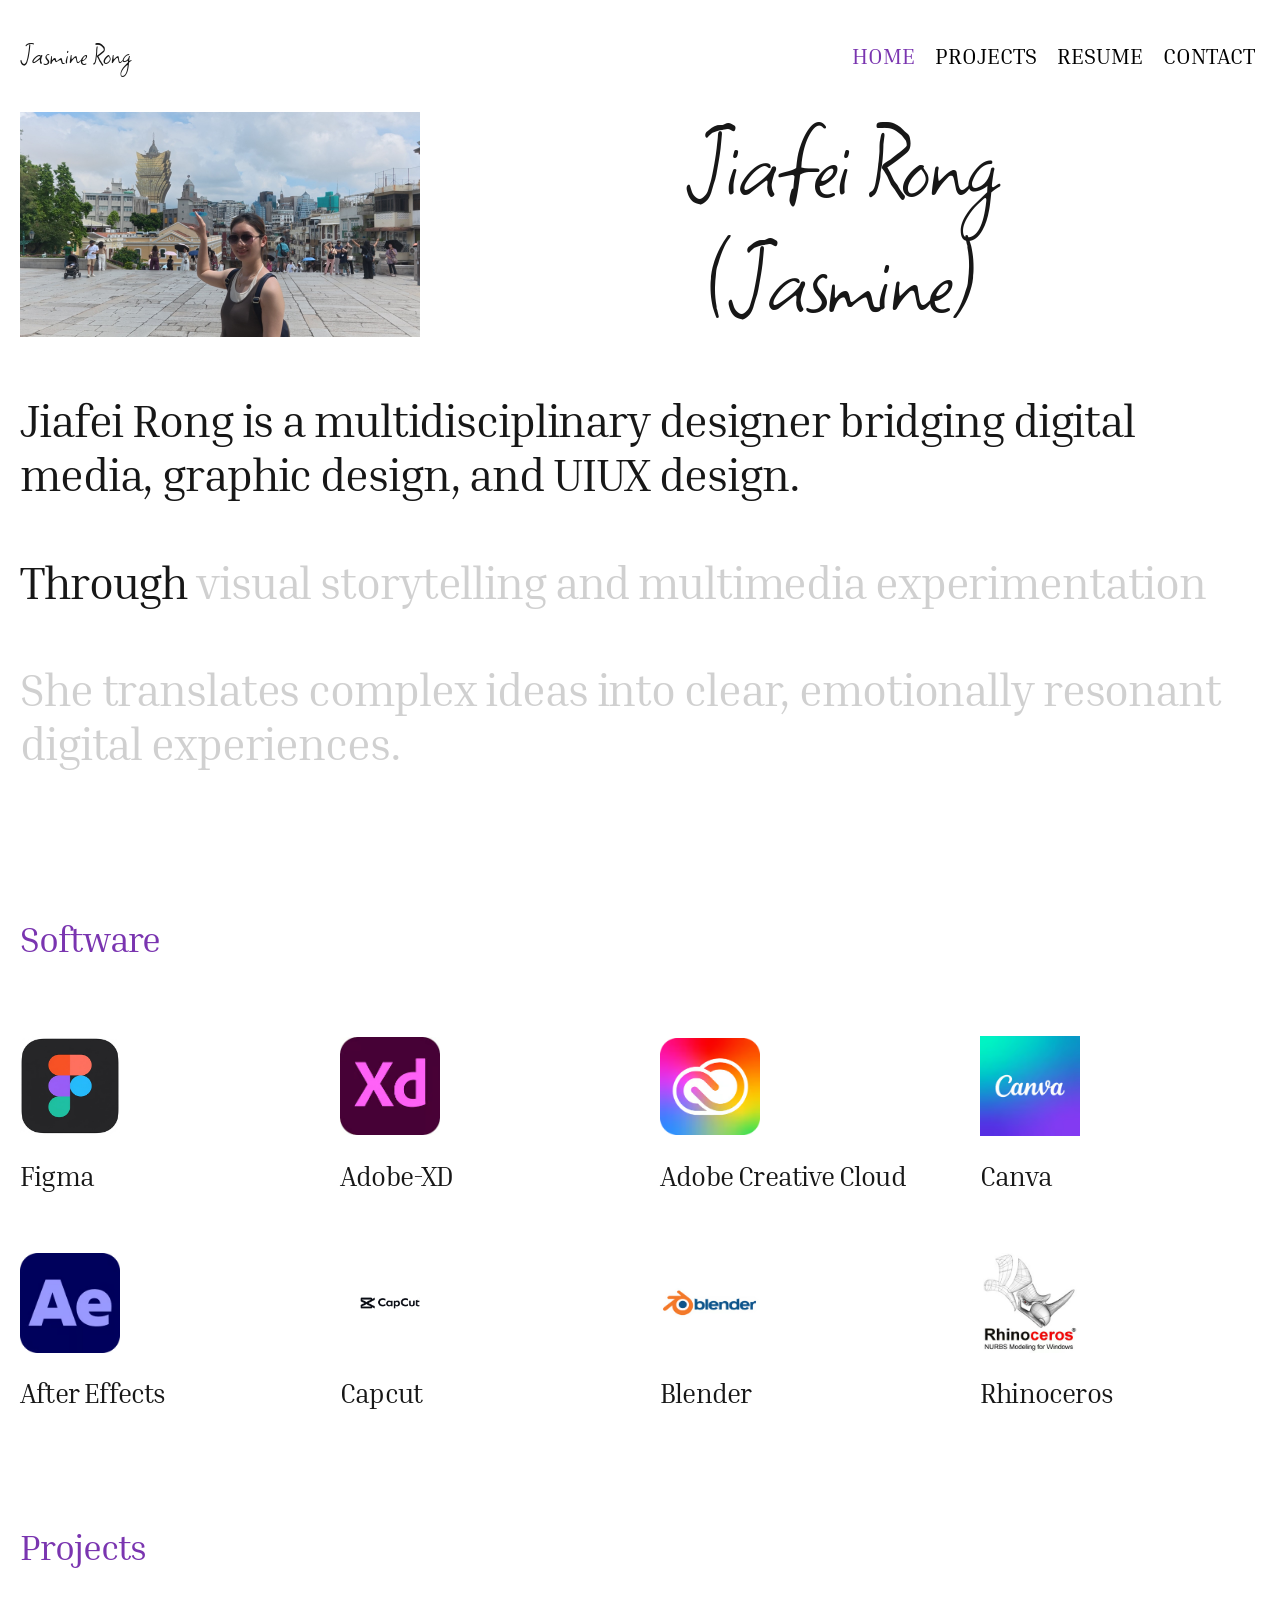
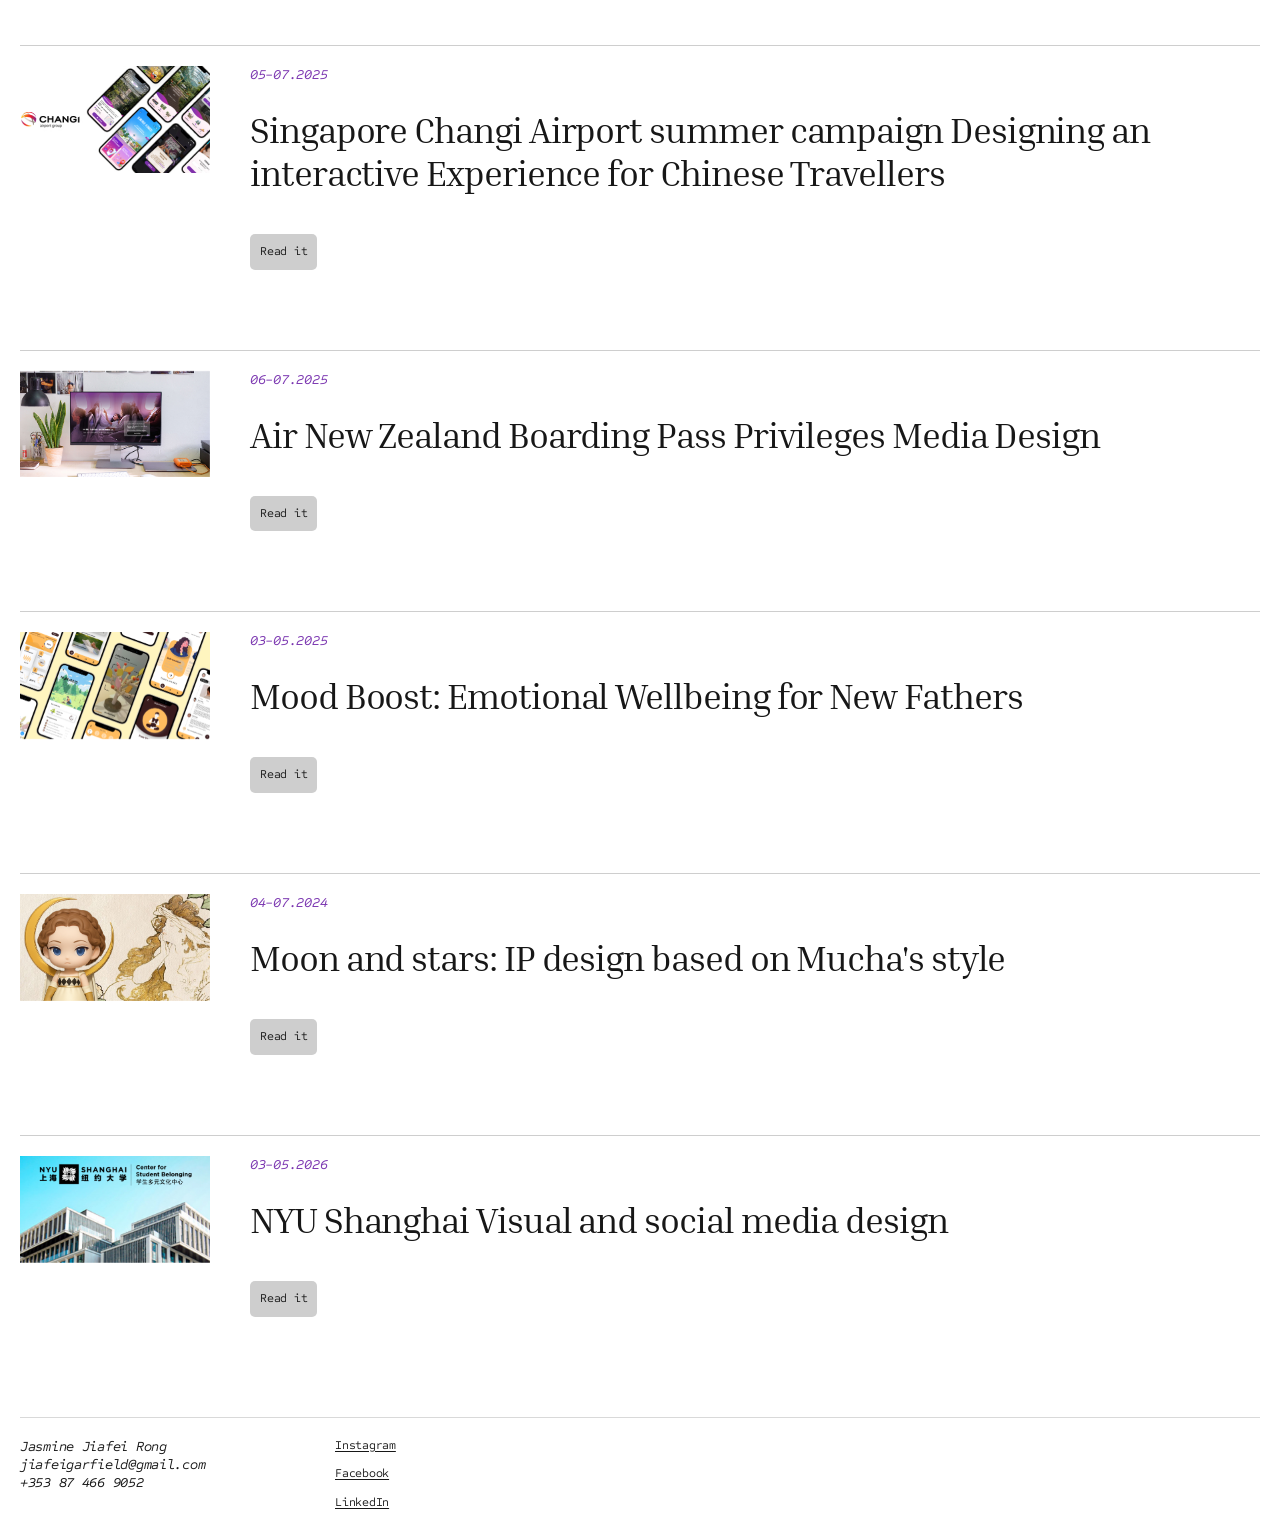
==== commit a6729a92: "Add files via upload" ====
--- a/index.html
+++ b/index.html
@@ -19,7 +19,7 @@
           <li><a href="index.html" aria-current="page">Home</a></li>
           <li><a href="#projects">Projects</a></li>
           <li><a href="resume.html">Resume</a></li>
-          <li><a href="#contact">Contact</a></li>
+          <li><a href="contact.html">Contact</a></li>
         </ul>
       </nav>
     </div>
@@ -34,7 +34,7 @@
     <div class="introduction">
       <p>Jiafei Rong is a multidisciplinary designer bridging digital media, graphic design, and UIUX design.</p>
       <p>Through visual storytelling and multimedia experimentation</p>
-      <p>she translates complex ideas into clear, emotionally resonant digital experiences.</p>
+      <p>She translates complex ideas into clear, emotionally resonant digital experiences.</p>
     </div>
 
     <section class="software-grid" aria-labelledby="software-heading">
@@ -78,6 +78,18 @@
 
         <li>
           <article class="project-card">
+            <img src="media/mood and boost.png" alt="The exterior of mood and boost ui design" width="1600" height="900" loading="lazy">
+            <div class="project-info">
+              <time datetime="2025-03">03</time>-<time datetime="2025-05">05.2025</time>
+              <h3>Mood Boost: Emotional Wellbeing for New Fathers</h3>              
+              <a class="read-link" href="project5_mood-boost.html">Read it</a>
+            </div>
+          </article>
+        </li>
+
+
+        <li>
+          <article class="project-card">
             <img src="media/moon-and-stars-cover.jpg" alt="Mucha-inspired floral artwork used for the Moon and stars project preview" width="1600" height="900" loading="lazy">
             <div class="project-info">
             <time datetime="2024-04">04</time>-<time datetime="2024-07">07.2024</time>
@@ -99,6 +111,7 @@
         </li>
 
       </ul>
+
     </section>
   </main>
 
--- a/css/style.css
+++ b/css/style.css
@@ -657,8 +657,8 @@
   letter-spacing: -0.03em;
 }
 
-/* Resume page: title, name and contact details. Everything on this page is
-   set in Inria Serif, with no italics. */
+/* Resume and contact pages: title, name and contact details. Everything on
+   these pages is set in Inria Serif, with no italics. */
 .resume-header h1 {
   margin-bottom: 24px;
 }
@@ -667,6 +667,11 @@
   margin-bottom: 40px;
   font-size: var(--text-body);
   line-height: 1.2;
+}
+
+/* On the contact page the name ends the title block. */
+.resume-header > .resume-name:last-child {
+  margin-bottom: 100px;
 }
 
 /* Email, phone and LinkedIn, one per line. */
@@ -774,6 +779,39 @@
   margin: 0;
 }
 
+/* Contact page: plain sections (no purple panel), each with a list centred on
+   the page's middle line. Labels sit to the left of the line, right-aligned, and
+   links to the right of it, so both lists line up with the headings and with
+   each other. */
+.contact-section {
+  padding: 50px 0;
+  border-top: 1px solid var(--line);
+  background: none;
+}
+
+.contact-info {
+  display: grid;
+  grid-template-columns: repeat(2, minmax(0, 1fr));
+  align-items: baseline;
+  gap: 20px 40px;
+  max-width: 720px;
+  margin: 50px auto 0;
+}
+
+.contact-info dt {
+  color: var(--purple);
+  font-size: 18px;
+  line-height: 1.5;
+  text-align: right;
+}
+
+.contact-info dd {
+  margin: 0;
+  font-size: 20px;
+  line-height: 1.5;
+  text-align: left;
+}
+
 /*
   Motion, inspired by landonorris.com.
   Page-load effects are pure CSS; js/animations.js adds the text roll on links,
@@ -942,9 +980,13 @@
     transform: translateY(-100%);
   }
 
-  /* The social links keep their underline while the letters roll. */
+  /* Underlined links keep their underline while the letters roll. */
   .social-links .roll-line:first-child,
-  .social-links .roll-char {
+  .social-links .roll-char,
+  .resume-contact .roll-line:first-child,
+  .resume-contact .roll-char,
+  .contact-info .roll-line:first-child,
+  .contact-info .roll-char {
     text-decoration: underline;
     text-decoration-thickness: 1px;
     text-underline-offset: 0.2em;
@@ -1166,6 +1208,10 @@
     margin-bottom: 50px;
   }
 
+  .resume-header > .resume-name:last-child {
+    margin-bottom: 50px;
+  }
+
   .resume-entry,
   .resume-skills {
     grid-template-columns: 1fr;
@@ -1175,6 +1221,21 @@
   .resume-skills dd + dt {
     margin-top: 12px;
   }
+
+  /* Phones are too narrow for two columns: label above link, both centred. */
+  .contact-info {
+    grid-template-columns: 1fr;
+    gap: 4px;
+  }
+
+  .contact-info dt,
+  .contact-info dd {
+    text-align: center;
+  }
+
+  .contact-info dd + dt {
+    margin-top: 16px;
+  }
 }
 
 /* Respect visitors who prefer less movement. */
@@ -1183,3 +1244,236 @@
     scroll-behavior: auto;
   }
 }
+
+.img-row {
+  display: grid;
+  grid-template-columns: repeat(3,1fr);
+  gap:20px;
+  align-items:start;
+  margin:24px 0;
+}
+
+.img-row img{
+  width:100%;
+  height:auto;
+  display:block;
+}
+
+@media(max-width:600px){
+  .img-row{
+    grid-template-columns: 1fr;
+  }
+}
+
+.value-list {
+    list-style: none;
+    padding: 0;
+    margin: 32px auto 0;
+    max-width: 1000px;
+    display: grid;
+    grid-template-columns: repeat(4, 1fr);
+    gap: 20px;
+}
+
+.value-list li {
+    display: flex;
+    flex-direction: column;
+    align-items: center;
+    gap: 8px;
+    padding: 24px 16px;
+    border: 1px solid #e5e5e5;
+    border-radius: 16px;
+    text-align: center;
+}
+
+.value-need {
+    font-size: 0.95rem;
+    color: #888;
+}
+
+.value-arrow {
+    color: #755FFF;
+}
+
+.value-solution {
+    font-weight: bold;
+}
+
+@media (max-width: 800px) {
+    .value-list {
+        grid-template-columns: repeat(2, 1fr);
+    }
+}
+
+@media (max-width: 500px) {
+    .value-list {
+        grid-template-columns: 1fr;
+    }
+}
+
+.brand-grid{
+  display:grid;
+  grid-template-columns: 1fr,1fr;
+  gap:30px;
+  max-width:1000px;
+  margin:32px auto 0;
+  text-align:center;
+}
+
+.brand-wide{
+  grid-column: 1/-1;
+}
+
+.brand-block 
+.subheading{
+  margin-bottom:30px;
+}
+
+.brand-block .logo-row {
+    display: flex;
+    flex-direction: row;      
+    align-items: center;
+    gap: 40px;
+    text-align: left;
+    max-width: 700px;
+    margin: 0 auto;           
+}
+
+.brand-block .logo-row .logo-row-img {
+    width: 140px;
+    max-width: 140px;
+    height: auto;
+    flex: 0 0 140px;         
+    margin: 0;
+}
+
+.brand-block .logo-row .logo-row-text {
+    flex: 1; 
+    text-align:left;              
+}
+
+.logo-name {
+    font-size: 1.5rem;
+    font-weight: bold;
+    margin: 0 0 8px;
+}
+
+@media (max-width: 600px) {
+    .brand-block .logo-row {
+        flex-direction: column;
+        text-align: center;
+    }
+}
+
+.font-name,
+.font-weights{
+  font-family:"Inter",sans-serif;
+}
+
+.font-name{
+  font-size:25px;
+  font-weight:700;
+  margin:0 0 8px;
+}
+
+.font-weights{
+  list-style:none;
+  padding:0;
+  margin:0;
+  line-height:1.8;
+}
+
+.font-sizes{
+  color:#888;
+  font-size:20px;
+}
+
+.swatches{
+  list-style:none;
+  padding:0;
+  margin:0;
+  display:grid;
+  grid-template-columns:repeat(5,1fr);
+  gap:40px 20px;
+  line-height:2;
+  text-align:center;
+  font-size:18px;
+}
+
+.swatch{
+  display:block;
+  width:70px;
+  height:70px;
+  margin:0 auto 16px;
+  border-radius:50%;
+  border:1px solid #e5e5e5
+}
+
+@media (max-width: 700px) {           
+  .brand-grid { grid-template-columns: 1fr; }          
+  .swatches { grid-template-columns: repeat(3, 1fr); } 
+}
+
+.icon-set{
+  display:block;
+  width:100%;
+  max-width:480px;
+  height:auto;
+  margin:0 auto;
+}
+
+.brand-block
+.icon-set{
+  display:block;
+  width:100%;
+  max-width:400px;
+  height:auto;
+  margin:0 auto;
+}
+
+.showcase-item {
+    display: flex;                  
+    align-items: center;           
+    gap: 64px;                     
+    max-width: 900px;
+    margin: 80px auto;             
+    text-align: left;               
+}
+
+.showcase-item.reverse {
+    flex-direction: row-reverse;    
+}
+
+.showcase-item img {
+    width: 260px;                  
+    max-width: 100%;
+    height: auto;
+    flex-shrink: 0;               
+}
+
+.showcase-text {
+    flex: 1;                       
+}
+
+.showcase-text h3 {
+    margin: 0 0 16px;
+}
+
+.showcase-text ul {
+    padding-left: 20px;
+    margin: 0;
+    line-height: 1.7;
+}
+
+.showcase-text li {
+    margin-bottom: 8px;
+}
+
+@media (max-width: 700px) {
+    .showcase-item,
+    .showcase-item.reverse {
+        flex-direction: column;
+        gap: 24px;
+        margin: 48px auto;
+    }
+}
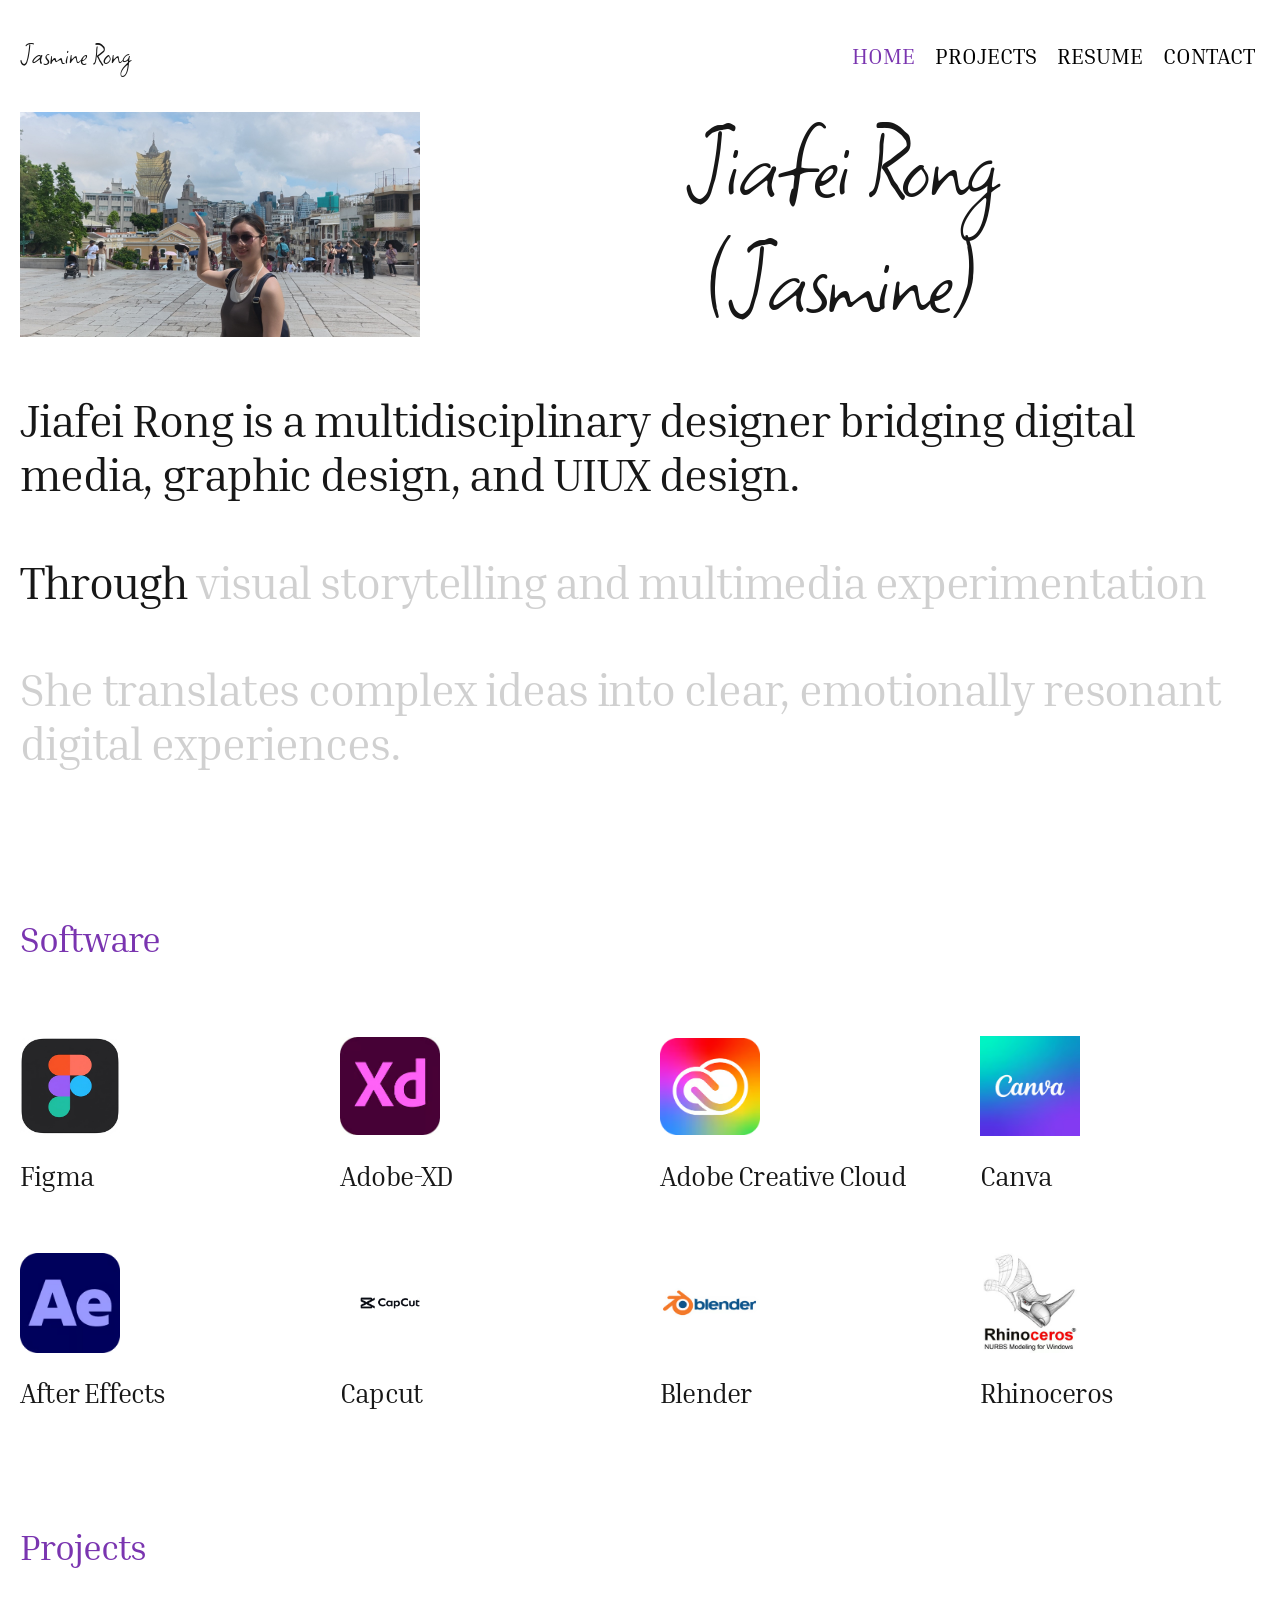
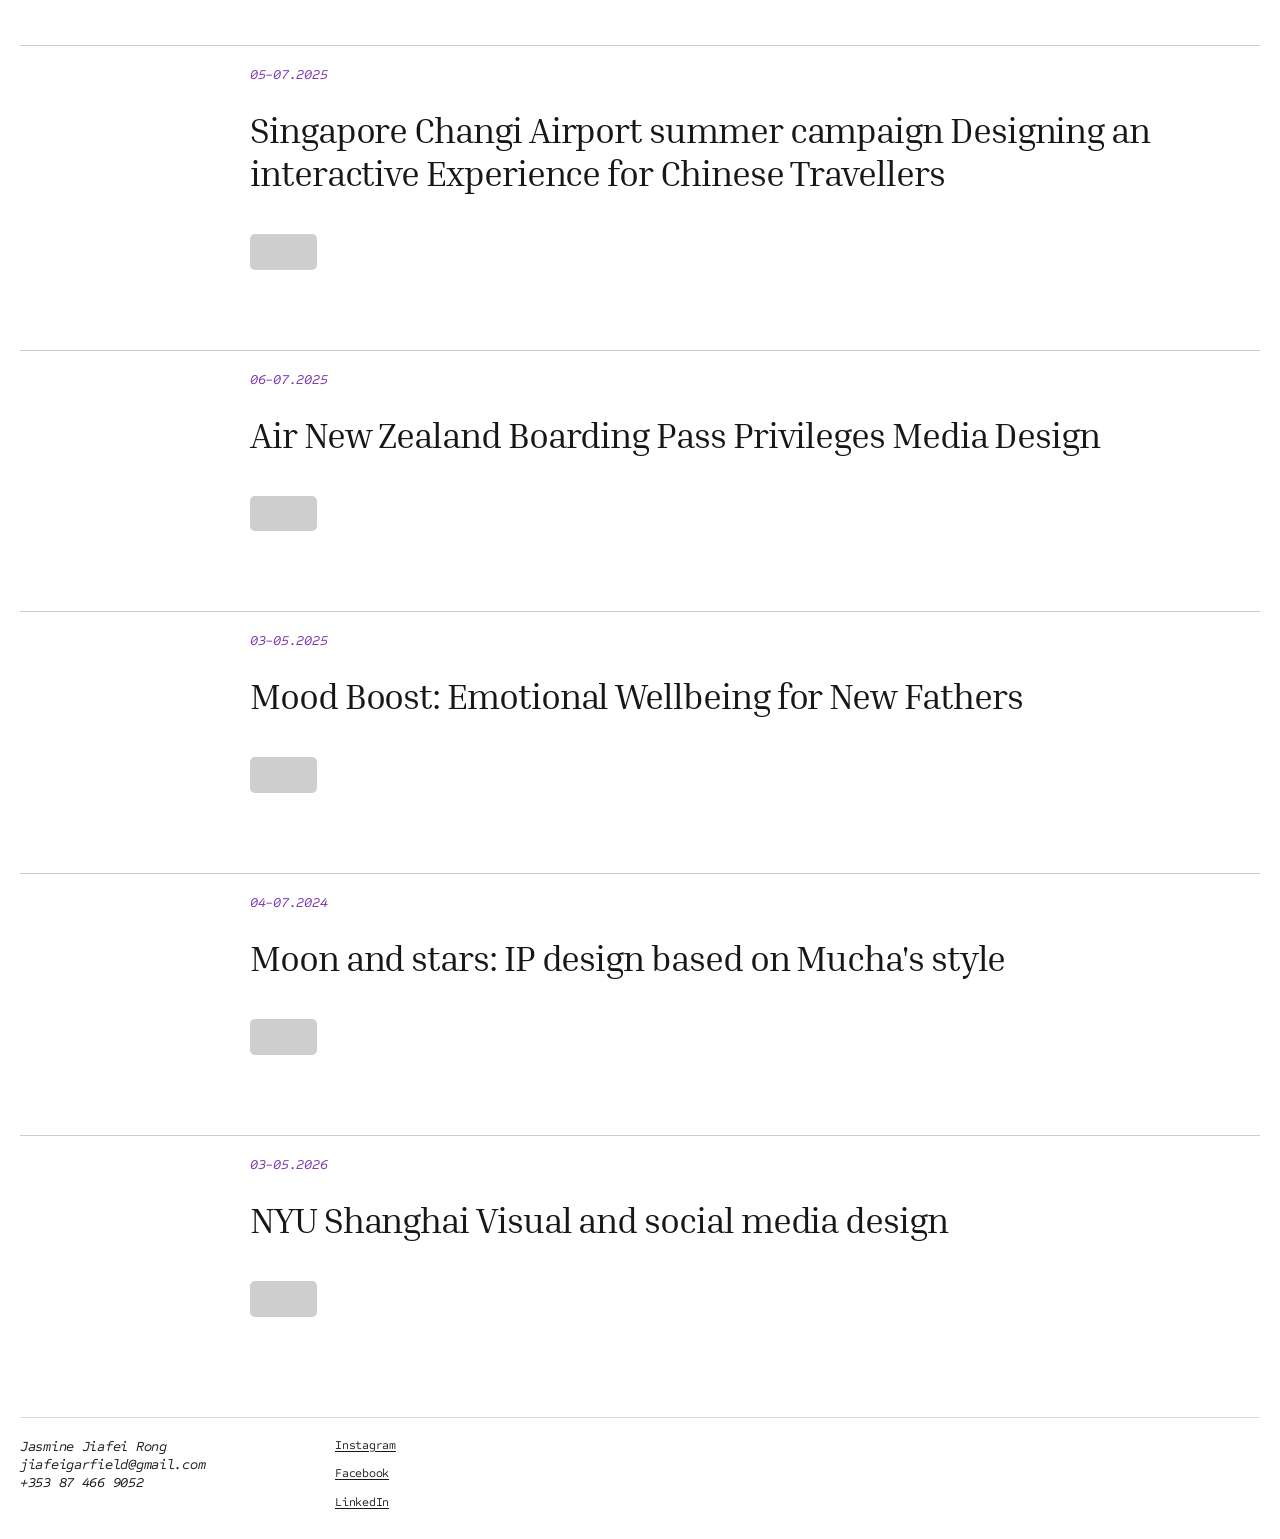
==== commit c25a2441: "Update index.html" ====
--- a/index.html
+++ b/index.html
@@ -133,4 +133,4 @@
     </div>
   </footer>
 </body>
-</html>+</html>
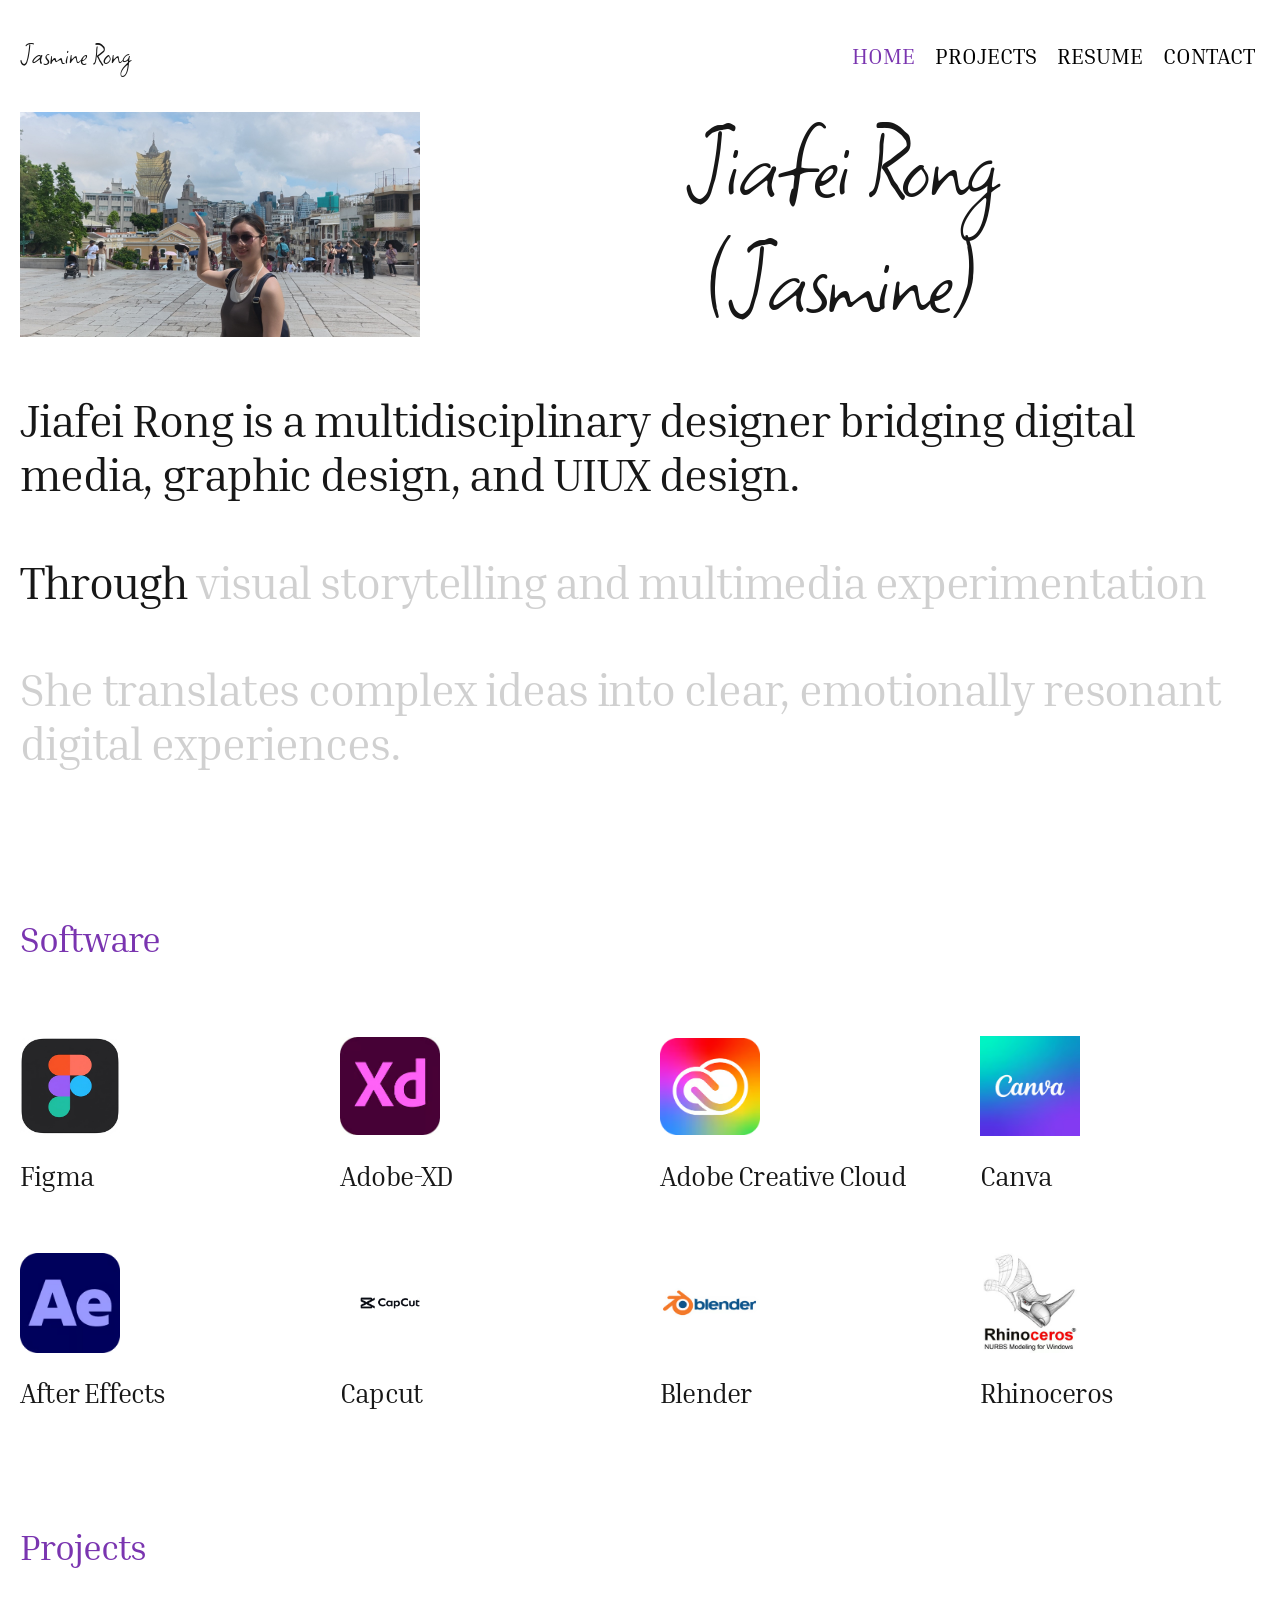
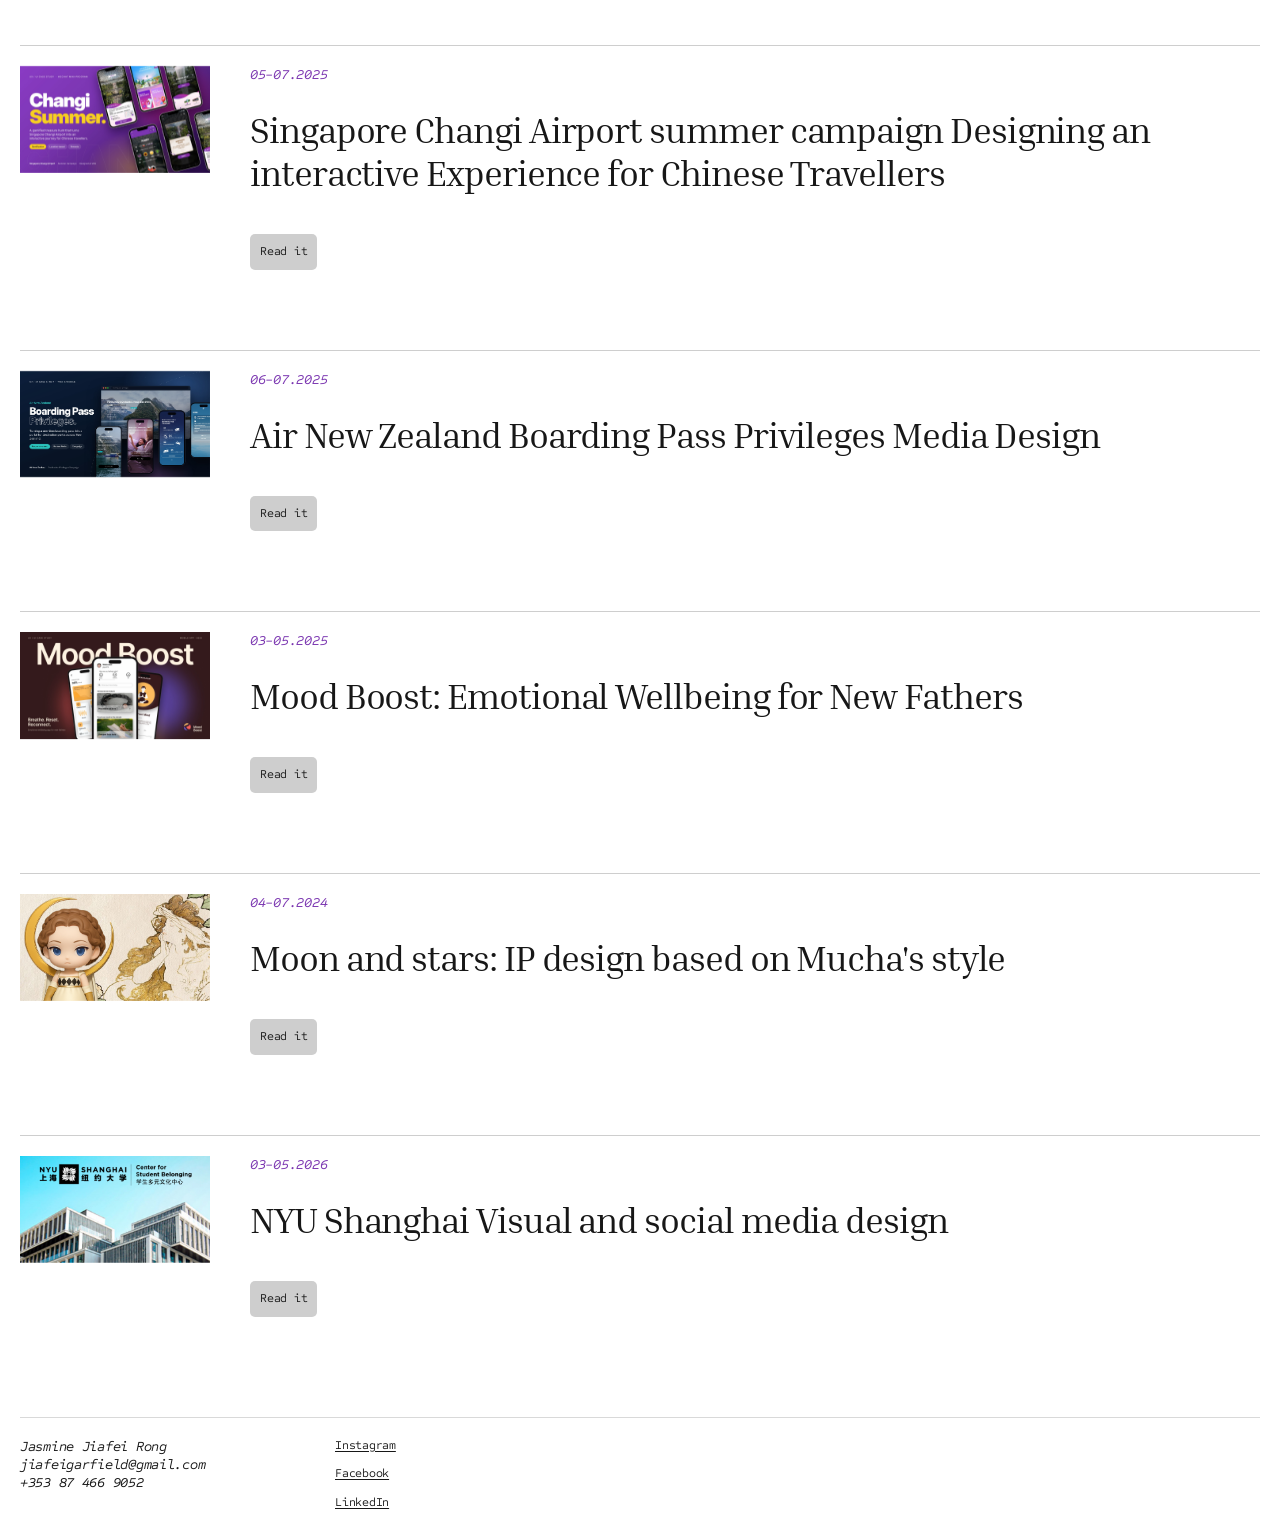
==== commit dcc516de: "Add files via upload" ====
--- a/index.html
+++ b/index.html
@@ -133,4 +133,4 @@
     </div>
   </footer>
 </body>
-</html>
+</html>
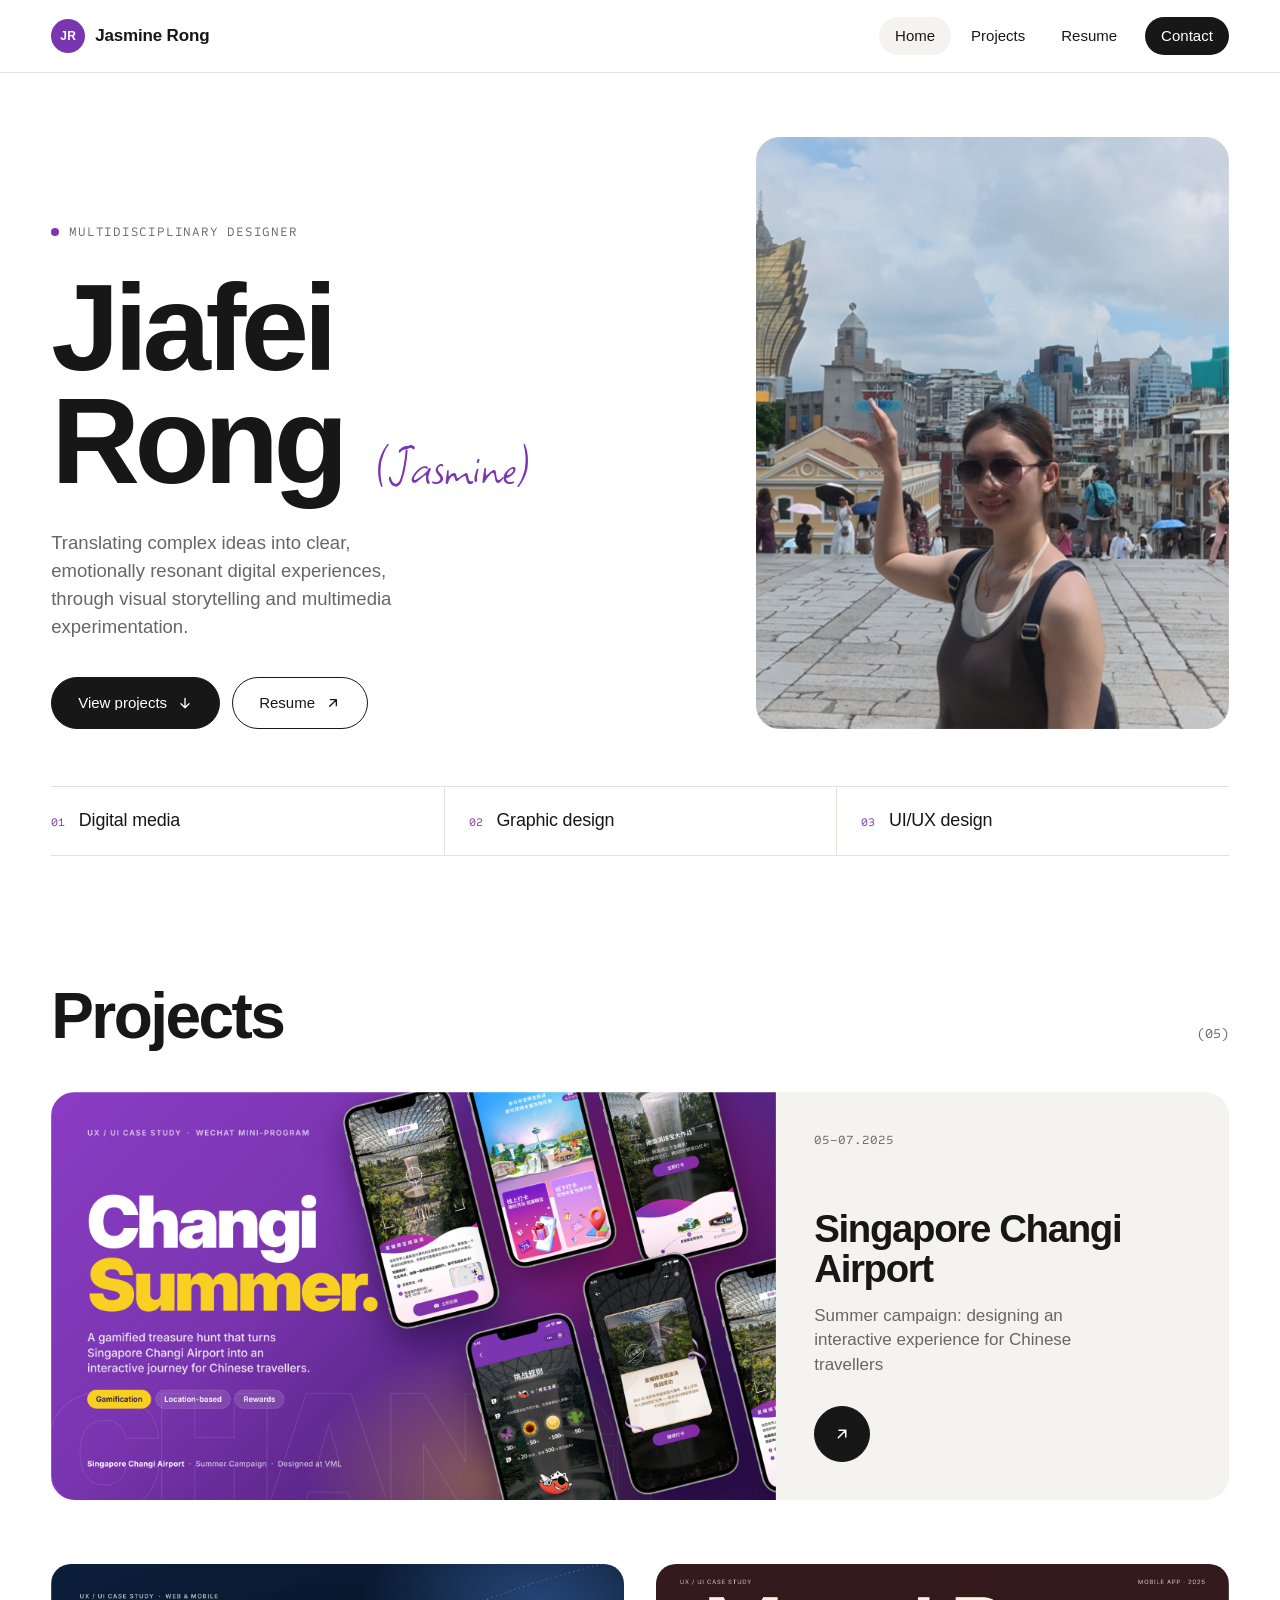
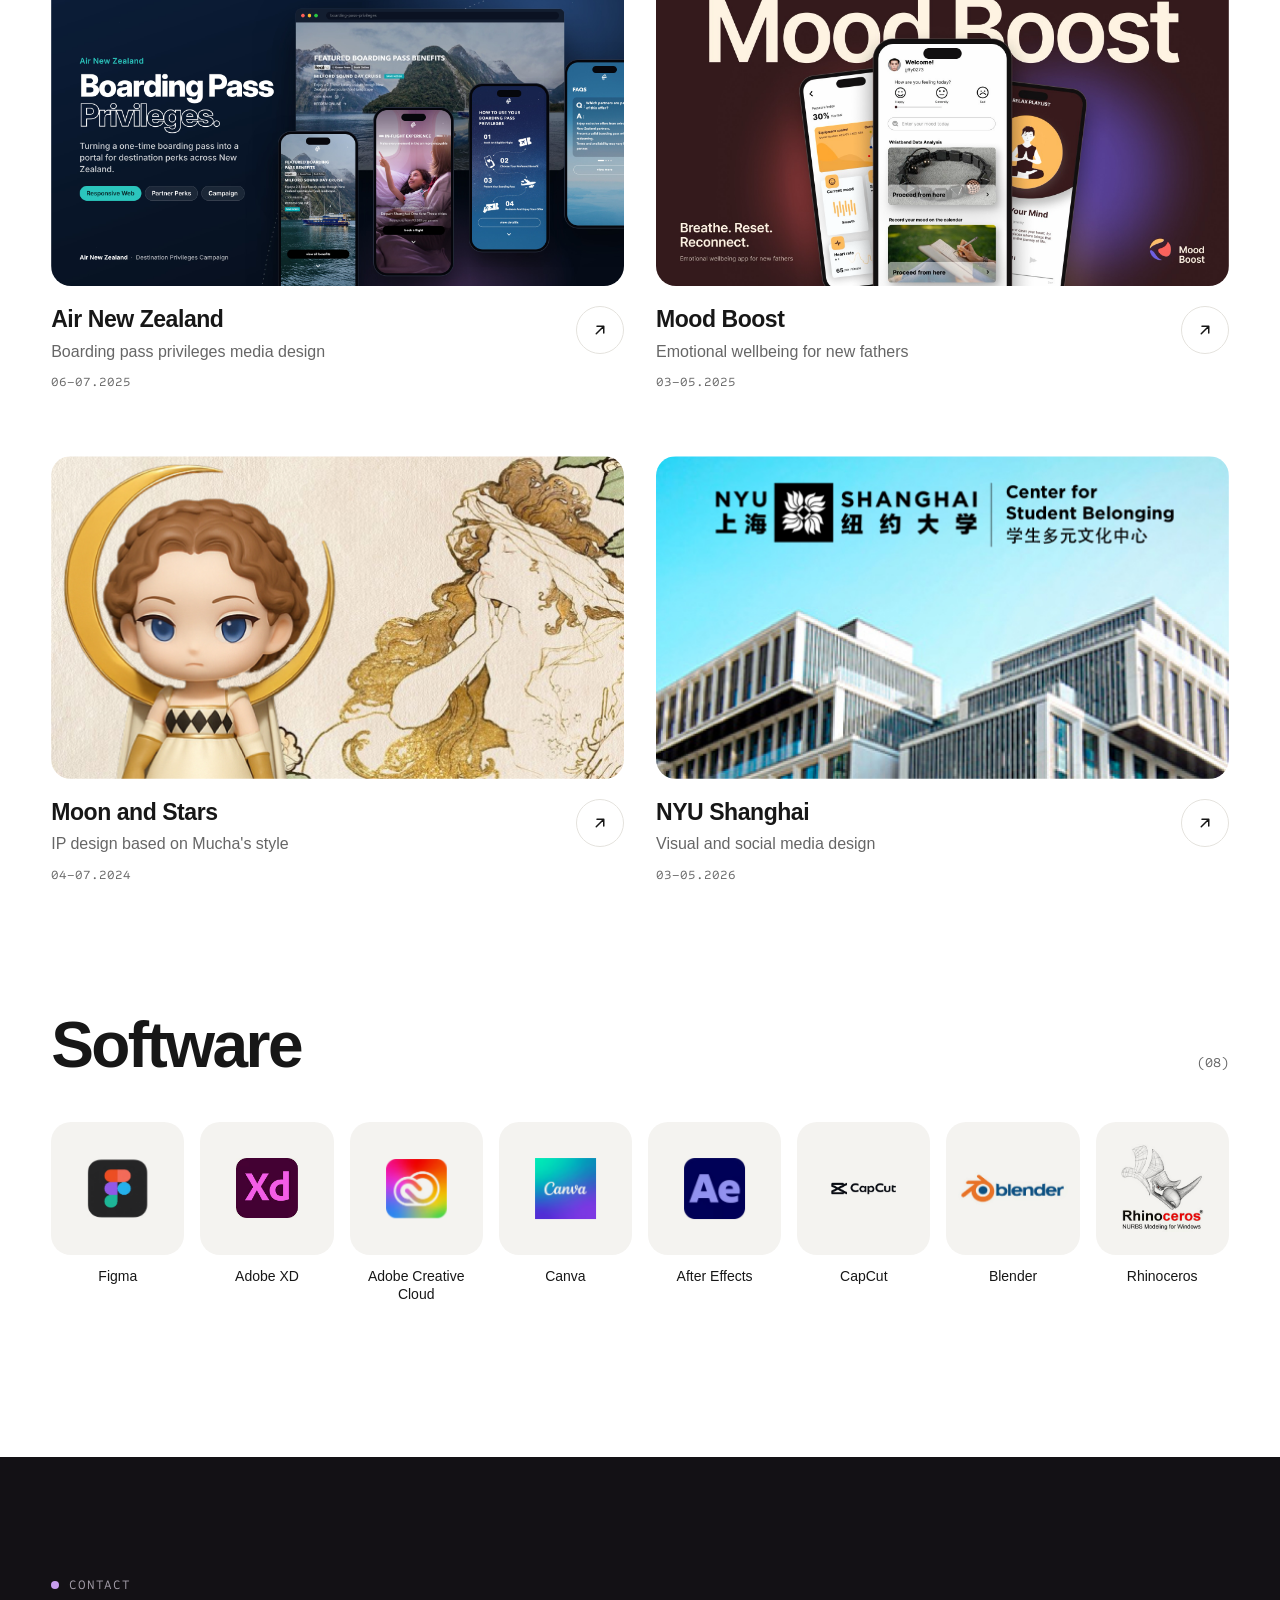
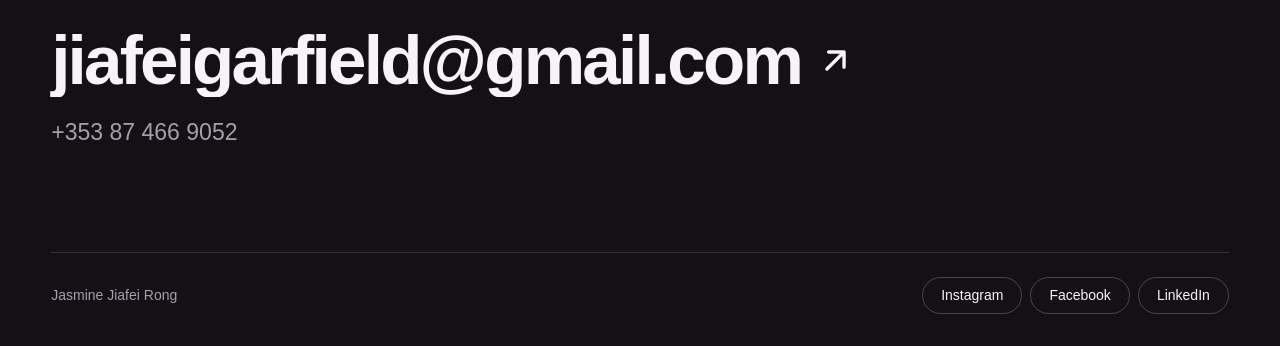
==== commit 436d4db7: "Add files via upload" ====
--- a/index.html
+++ b/index.html
@@ -6,131 +6,175 @@
   <meta name="description" content="Jiafei Rong (Jasmine) is a multidisciplinary designer working across digital media, graphic design and user experience.">
   <title>Jiafei Rong (Jasmine) | Portfolio</title>
   <link rel="stylesheet" href="css/style.css">
+  <link rel="stylesheet" href="css/home.css">
   <script src="js/animations.js" defer></script>
 </head>
-<body>
+<body class="home">
   <a class="skip-link" href="#main-content">Skip to main content</a>
 
   <header class="site-header">
-    <div class="container">
-      <a class="brand" href="index.html">Jasmine Rong</a>
+    <div class="wrap header-bar">
+      <a class="brand" href="index.html"><span class="brand-mark" aria-hidden="true">JR</span><span class="brand-name">Jasmine Rong</span></a>
       <nav class="site-nav" aria-label="Main navigation">
         <ul>
-          <li><a href="index.html" aria-current="page">Home</a></li>
+          <li class="nav-home"><a href="index.html" aria-current="page">Home</a></li>
           <li><a href="#projects">Projects</a></li>
           <li><a href="resume.html">Resume</a></li>
-          <li><a href="contact.html">Contact</a></li>
+          <li><a class="nav-cta" href="contact.html">Contact</a></li>
         </ul>
       </nav>
     </div>
   </header>
 
-  <main id="main-content" class="container">
-    <header class="hero">
-      <img class="portrait" src="media/portrait.jpg" alt="Jiafei Rong standing outdoors in a public square" width="2000" height="1000">
-      <h1 class="signature">Jiafei Rong<br>(Jasmine)</h1>
-    </header>
+  <main id="main-content">
+    <section class="hero-home wrap" aria-labelledby="hero-title">
+      <div class="hero-copy">
+        <p class="eyebrow"><span class="eyebrow-dot" aria-hidden="true"></span>Multidisciplinary designer</p>
+        <h1 id="hero-title" class="hero-name">Jiafei<br>Rong <span class="hero-alias">(Jasmine)</span></h1>
+        <p class="hero-lead">Translating complex ideas into clear, emotionally resonant digital experiences, through visual storytelling and multimedia experimentation.</p>
+        <div class="hero-actions">
+          <a class="btn btn-dark" href="#projects">View projects</a>
+          <a class="btn btn-ghost" href="resume.html">Resume</a>
+        </div>
+      </div>
+      <figure class="hero-portrait">
+        <img src="media/portrait.jpg" alt="Jiafei Rong standing outdoors in a public square" width="1600" height="900">
+      </figure>
+    </section>
 
-    <div class="introduction">
-      <p>Jiafei Rong is a multidisciplinary designer bridging digital media, graphic design, and UIUX design.</p>
-      <p>Through visual storytelling and multimedia experimentation</p>
-      <p>She translates complex ideas into clear, emotionally resonant digital experiences.</p>
+    <div class="wrap">
+      <ul class="disciplines" aria-label="Disciplines">
+        <li><span>01</span>Digital media</li>
+        <li><span>02</span>Graphic design</li>
+        <li><span>03</span>UI/UX design</li>
+      </ul>
     </div>
 
-    <section class="software-grid" aria-labelledby="software-heading">
-      <h2 id="software-heading" class="section-title">Software</h2>
-      <ul>
-        <li><img src="media/figma.png" alt="figma logo" width="100" height="100">Figma</li>
-        <li><img src="media/adobe-xd.png" alt="adobe-xd logo" width="100" height="100">Adobe-XD</li>
-        <li><img src="media/adobe-creative-cloud.png" alt="acc logo" width="100" height="100">Adobe Creative Cloud</li>
-        <li><img src="media/canva.png" alt="canva logo" width="100" height="100">Canva</li>
-        <li><img src="media/after-effects.png" alt="ae logo" width="100" height="100">After Effects</li>
-        <li><img src="media/capcut.png" alt="capcut logo" width="100" height="100">Capcut</li>
-        <li><img src="media/blender.png" alt="blender logo" width="100" height="100">Blender</li>
-        <li><img src="media/rhinoceros.png" alt="rhinoceros logo" width="100" height="100">Rhinoceros</li>
+    <section id="projects" class="home-section wrap" aria-labelledby="projects-heading">
+      <div class="section-head">
+        <h2 id="projects-heading">Projects</h2>
+        <span class="section-count">(05)</span>
+      </div>
+
+      <ul class="work-grid">
+        <li class="work-item work-item--featured">
+          <a class="work-card" href="project1_changi.html">
+            <div class="work-media">
+              <img src="media/changi-cover.jpg" alt="Changi Airport's control tower and Jewel complex" width="3840" height="2160">
+            </div>
+            <div class="work-meta">
+              <p class="work-date"><time datetime="2025-05">05</time>–<time datetime="2025-07">07.2025</time></p>
+              <div class="work-text">
+                <h3>Singapore Changi Airport</h3>
+                <p>Summer campaign: designing an interactive experience for Chinese travellers</p>
+              </div>
+              <span class="work-arrow" aria-hidden="true"></span>
+            </div>
+          </a>
+        </li>
+
+        <li class="work-item">
+          <a class="work-card" href="project2_air-new-zealand.html">
+            <div class="work-media">
+              <img src="media/air-new-zealand-cover.jpg" alt="Passengers seated inside an aircraft cabin" width="3840" height="2160" loading="lazy">
+            </div>
+            <div class="work-meta">
+              <div class="work-text">
+                <h3>Air New Zealand</h3>
+                <p>Boarding pass privileges media design</p>
+              </div>
+              <p class="work-date"><time datetime="2025-06">06</time>–<time datetime="2025-07">07.2025</time></p>
+              <span class="work-arrow" aria-hidden="true"></span>
+            </div>
+          </a>
+        </li>
+
+        <li class="work-item">
+          <a class="work-card" href="project5_mood-boost.html">
+            <div class="work-media">
+              <img src="media/mood%20and%20boost.png" alt="The exterior of mood and boost ui design" width="1920" height="1080" loading="lazy">
+            </div>
+            <div class="work-meta">
+              <div class="work-text">
+                <h3>Mood Boost</h3>
+                <p>Emotional wellbeing for new fathers</p>
+              </div>
+              <p class="work-date"><time datetime="2025-03">03</time>–<time datetime="2025-05">05.2025</time></p>
+              <span class="work-arrow" aria-hidden="true"></span>
+            </div>
+          </a>
+        </li>
+
+        <li class="work-item">
+          <a class="work-card" href="project3_moon-and-stars.html">
+            <div class="work-media">
+              <img src="media/moon-and-stars-cover.jpg" alt="Mucha-inspired floral artwork used for the Moon and stars project preview" width="570" height="341" loading="lazy">
+            </div>
+            <div class="work-meta">
+              <div class="work-text">
+                <h3>Moon and Stars</h3>
+                <p>IP design based on Mucha's style</p>
+              </div>
+              <p class="work-date"><time datetime="2024-04">04</time>–<time datetime="2024-07">07.2024</time></p>
+              <span class="work-arrow" aria-hidden="true"></span>
+            </div>
+          </a>
+        </li>
+
+        <li class="work-item">
+          <a class="work-card" href="project4_nyu-shanghai.html">
+            <div class="work-media">
+              <img src="media/nyu-shanghai-cover.jpg" alt="The exterior of the NYU Shanghai campus building" width="570" height="341" loading="lazy">
+            </div>
+            <div class="work-meta">
+              <div class="work-text">
+                <h3>NYU Shanghai</h3>
+                <p>Visual and social media design</p>
+              </div>
+              <p class="work-date"><time datetime="2026-03">03</time>–<time datetime="2026-05">05.2026</time></p>
+              <span class="work-arrow" aria-hidden="true"></span>
+            </div>
+          </a>
+        </li>
       </ul>
     </section>
 
-    <section id="projects" class="project-list" aria-labelledby="projects-heading">
-      <h2 id="projects-heading" class="section-title">Projects</h2>
-      <ul>
-        <li>
-          <article class="project-card">
-            <img src="media/changi-cover.jpg" alt="Changi Airport's control tower and Jewel complex" width="1600" height="900" loading="lazy">
-            <div class="project-info">
-              <time datetime="2025-05">05</time>-<time datetime="2025-07">07.2025</time>
-              <h3>Singapore Changi Airport summer campaign Designing an interactive Experience for Chinese Travellers</h3>
-              <a class="read-link" href="project1_changi.html">Read it</a>
-            </div>
-          </article>
-        </li>
-
-        <li>
-          <article class="project-card">
-            <img src="media/air-new-zealand-cover.jpg" alt="Passengers seated inside an aircraft cabin" width="1600" height="900" loading="lazy">
-            <div class="project-info">
-            <time datetime="2025-06">06</time>-<time datetime="2025-07">07.2025</time>
-              <h3>Air New Zealand Boarding Pass Privileges Media Design</h3>
-              <a class="read-link" href="project2_air-new-zealand.html">Read it</a>
-            </div>
-          </article>
-        </li>
-
-        <li>
-          <article class="project-card">
-            <img src="media/mood and boost.png" alt="The exterior of mood and boost ui design" width="1600" height="900" loading="lazy">
-            <div class="project-info">
-              <time datetime="2025-03">03</time>-<time datetime="2025-05">05.2025</time>
-              <h3>Mood Boost: Emotional Wellbeing for New Fathers</h3>              
-              <a class="read-link" href="project5_mood-boost.html">Read it</a>
-            </div>
-          </article>
-        </li>
-
-
-        <li>
-          <article class="project-card">
-            <img src="media/moon-and-stars-cover.jpg" alt="Mucha-inspired floral artwork used for the Moon and stars project preview" width="1600" height="900" loading="lazy">
-            <div class="project-info">
-            <time datetime="2024-04">04</time>-<time datetime="2024-07">07.2024</time>
-              <h3>Moon and stars: IP design based on Mucha's style</h3>
-              <a class="read-link" href="project3_moon-and-stars.html">Read it</a>
-            </div>
-          </article>
-        </li>
-
-        <li>
-          <article class="project-card">
-            <img src="media/nyu-shanghai-cover.jpg" alt="The exterior of the NYU Shanghai campus building" width="1600" height="900" loading="lazy">
-            <div class="project-info">
-              <time datetime="2026-03">03</time>-<time datetime="2026-05">05.2026</time>
-              <h3>NYU Shanghai Visual and social media design</h3>              
-              <a class="read-link" href="project4_nyu-shanghai.html">Read it</a>
-            </div>
-          </article>
-        </li>
-
+    <section class="home-section wrap" aria-labelledby="software-heading">
+      <div class="section-head">
+        <h2 id="software-heading">Software</h2>
+        <span class="section-count">(08)</span>
+      </div>
+      <ul class="tool-list">
+        <li><span class="tool-icon"><img src="media/figma.png" alt="" width="100" height="100" loading="lazy"></span>Figma</li>
+        <li><span class="tool-icon"><img src="media/adobe-xd.png" alt="" width="100" height="100" loading="lazy"></span>Adobe XD</li>
+        <li><span class="tool-icon"><img src="media/adobe-creative-cloud.png" alt="" width="100" height="100" loading="lazy"></span>Adobe Creative Cloud</li>
+        <li><span class="tool-icon"><img src="media/canva.png" alt="" width="100" height="100" loading="lazy"></span>Canva</li>
+        <li><span class="tool-icon"><img src="media/after-effects.png" alt="" width="100" height="100" loading="lazy"></span>After Effects</li>
+        <li><span class="tool-icon tool-icon--wide"><img src="media/capcut.png" alt="" width="100" height="100" loading="lazy"></span>CapCut</li>
+        <li><span class="tool-icon tool-icon--wide"><img src="media/blender.png" alt="" width="100" height="100" loading="lazy"></span>Blender</li>
+        <li><span class="tool-icon tool-icon--md"><img src="media/rhinoceros.png" alt="" width="100" height="100" loading="lazy"></span>Rhinoceros</li>
       </ul>
-
     </section>
   </main>
 
   <footer id="contact" class="site-footer">
-    <div class="container footer-inner">
-      <address class="contact-details">
-        <strong>Jasmine Jiafei Rong</strong><br>
-        <a href="mailto:jiafeigarfield@gmail.com">jiafeigarfield@gmail.com</a><br>
-        <a href="tel:+353874669052">+353 87 466 9052</a>
+    <div class="wrap">
+      <p class="eyebrow"><span class="eyebrow-dot" aria-hidden="true"></span>Contact</p>
+      <address class="footer-address">
+        <a class="footer-email" href="mailto:jiafeigarfield@gmail.com">jiafeigarfield@gmail.com</a>
+        <a class="footer-phone" href="tel:+353874669052">+353 87 466 9052</a>
       </address>
-      <nav class="social-links" aria-label="Social media">
-        <ul>
-          <li><a href="https://www.instagram.com/jjffy0273/">Instagram</a></li>
-          <li><a href="https://www.facebook.com/profile.php?id=61578293039542">Facebook</a></li>
-          <li><a href="https://www.linkedin.com/in/jiafei-rong-65b0a43a6">LinkedIn</a></li>
-        </ul>
-      </nav>
-
+      <div class="footer-bottom">
+        <p>Jasmine Jiafei Rong</p>
+        <nav class="footer-social" aria-label="Social media">
+          <ul>
+            <li><a href="https://www.instagram.com/jjffy0273/">Instagram</a></li>
+            <li><a href="https://www.facebook.com/profile.php?id=61578293039542">Facebook</a></li>
+            <li><a href="https://www.linkedin.com/in/jiafei-rong-65b0a43a6">LinkedIn</a></li>
+          </ul>
+        </nav>
+      </div>
     </div>
   </footer>
 </body>
-</html>+</html>
--- a/css/style.css
+++ b/css/style.css
@@ -54,6 +54,22 @@
   --text-l: clamp(32px, 3.5vw, 50px);
   --text-m: clamp(26px, 2.8vw, 40px);
   --text-body: clamp(20px, 2.1vw, 30px);
+
+  /* Header, footer and homepage (see also css/home.css). */
+  --sans: -apple-system, BlinkMacSystemFont, "Segoe UI", "Helvetica Neue", Arial, sans-serif;
+  --muted: #666666;
+  --surface: #f4f3f0;
+  --hairline: #e4e2dd;
+  --purple-soft: #efe6f7;
+  --dark: #131115;
+  --on-dark: #f6f4f8;
+  --on-dark-muted: #a59fab;
+  --purple-on-dark: #c79ded;
+  --gutter: clamp(16px, 4vw, 56px);
+  --wrap-max: 1320px;
+  --ease: cubic-bezier(0.22, 1, 0.36, 1);
+  --icon-arrow: url("data:image/svg+xml,%3Csvg xmlns='http://www.w3.org/2000/svg' viewBox='0 0 24 24' fill='none' stroke='%23000' stroke-width='2' stroke-linecap='round' stroke-linejoin='round'%3E%3Cpath d='M7 17 17 7M8 7h9v9'/%3E%3C/svg%3E");
+  --icon-arrow-down: url("data:image/svg+xml,%3Csvg xmlns='http://www.w3.org/2000/svg' viewBox='0 0 24 24' fill='none' stroke='%23000' stroke-width='2' stroke-linecap='round' stroke-linejoin='round'%3E%3Cpath d='M12 5v14M6 13l6 6 6-6'/%3E%3C/svg%3E");
 }
 
 * {
@@ -142,30 +158,86 @@
   border: 0;
 }
 
+/* Width used by the header, footer and homepage sections. */
+.wrap {
+  width: 100%;
+  max-width: calc(var(--wrap-max) + 2 * var(--gutter));
+  margin-right: auto;
+  margin-left: auto;
+  padding-right: var(--gutter);
+  padding-left: var(--gutter);
+}
+
+/* Small uppercase label with a purple dot, e.g. "Contact". */
+.eyebrow {
+  display: inline-flex;
+  align-items: center;
+  gap: 10px;
+  color: var(--muted);
+  font-family: var(--mono);
+  font-size: 13px;
+  letter-spacing: 0.06em;
+  line-height: 1;
+  text-transform: uppercase;
+}
+
+.eyebrow-dot {
+  width: 8px;
+  height: 8px;
+  border-radius: 50%;
+  background: var(--purple);
+}
+
+/* Shared header: sticky bar with a round monogram and a pill-shaped Contact
+   button. It is set in the sans-serif on every page. */
 .site-header {
-  padding-top: 40px;
-}
-
-.site-header > .container {
+  position: sticky;
+  top: 0;
+  z-index: 30;
+  border-bottom: 1px solid var(--hairline);
+  background: rgba(255, 255, 255, 0.85);
+  -webkit-backdrop-filter: saturate(180%) blur(14px);
+  backdrop-filter: saturate(180%) blur(14px);
+  font-family: var(--sans);
+}
+
+.header-bar {
   display: flex;
-  flex-wrap: wrap;
   align-items: center;
   justify-content: space-between;
-  gap: 16px 24px;
+  gap: 16px;
+  height: 72px;
 }
 
 .brand {
-  font-family: "Square Peg", "Brush Script MT", cursive;
-  font-size: clamp(28px, 2.5vw, 36px);
-  line-height: 1;
+  display: inline-flex;
+  align-items: center;
+  gap: 10px;
+  color: var(--ink);
+  font-size: 17px;
+  font-weight: 600;
+  line-height: 1.2;
+  letter-spacing: -0.01em;
   text-decoration: none;
+}
+
+.brand-mark {
+  display: grid;
+  place-items: center;
+  width: 34px;
+  height: 34px;
+  border-radius: 50%;
+  background: var(--purple);
+  color: #fff;
+  font-size: 12px;
+  font-weight: 600;
+  letter-spacing: 0.02em;
 }
 
 .site-nav ul {
   display: flex;
-  flex-wrap: wrap;
-  justify-content: center;
-  gap: 0 10px;
+  align-items: center;
+  gap: 4px;
   margin: 0;
   padding: 0;
   list-style: none;
@@ -173,17 +245,34 @@
 
 .site-nav a {
   display: block;
-  padding: 3px 5px;
-  color: var(--black);
-  font-size: clamp(16px, 1.75vw, 25px);
+  padding: 10px 16px;
+  border-radius: 999px;
+  color: var(--ink);
+  font-size: 15px;
+  font-weight: 500;
   line-height: 1.2;
   text-decoration: none;
-  text-transform: uppercase;
-}
-
-.site-nav a:hover,
+  transition: background-color 0.3s ease, color 0.3s ease;
+}
+
+.site-nav a:hover {
+  color: var(--purple);
+}
+
 .site-nav a[aria-current="page"] {
-  color: var(--purple);
+  background: var(--surface);
+  color: var(--ink);
+}
+
+.site-nav .nav-cta {
+  margin-left: 8px;
+  background: var(--ink);
+  color: #fff;
+}
+
+.site-nav .nav-cta:hover {
+  background: var(--purple);
+  color: #fff;
 }
 
 /* Homepage: portrait, handwritten name and introduction. */
@@ -337,58 +426,135 @@
   color: #fff;
 }
 
-/* Shared footer. */
+/* Shared footer: dark contact band with a large email link. */
 .site-footer {
-  margin-top: 100px;
+  margin-top: clamp(96px, 12vw, 160px);
+  padding-top: clamp(64px, 9vw, 120px);
+  padding-bottom: 32px;
+  background: var(--dark);
+  color: var(--on-dark);
+  font-family: var(--sans);
+  line-height: 1.5;
   text-align: left;
 }
 
-body > .site-footer {
-  padding-right: 20px;
-  padding-left: 20px;
-}
-
-.footer-inner {
-  display: flex;
-  align-items: flex-start;
-  gap: 20px;
-  padding: 20px 0;
-  border-top: 1px solid var(--line);
-}
-
-.contact-details {
-  width: 295px;
-  max-width: 100%;
-  font-family: var(--mono);
-  font-size: 14px;
-  font-style: italic;
-  line-height: 1.3;
-  letter-spacing: -0.02em;
-}
-
-.contact-details strong {
-  font-weight: 400;
-}
-
-.contact-details a {
+.site-footer a {
+  color: var(--on-dark);
   text-decoration: none;
-  overflow-wrap: anywhere;
-}
-
-.social-links ul {
+}
+
+.site-footer a:hover {
+  color: var(--purple-on-dark);
+}
+
+.site-footer a:focus-visible {
+  outline-color: var(--purple-on-dark);
+}
+
+.site-footer .eyebrow {
+  color: var(--on-dark-muted);
+}
+
+.site-footer .eyebrow-dot {
+  background: var(--purple-on-dark);
+}
+
+.footer-address {
   display: flex;
   flex-direction: column;
-  gap: 4px;
+  align-items: flex-start;
+  gap: 18px;
+  margin-top: 28px;
+  font-style: normal;
+}
+
+.footer-email {
+  display: inline-flex;
+  align-items: center;
+  gap: 0.2em;
+  max-width: 100%;
+  font-size: clamp(22px, 5.4vw, 80px);
+  font-weight: 600;
+  line-height: 1.05;
+  letter-spacing: -0.04em;
+  overflow-wrap: anywhere;
+}
+
+.footer-email::after {
+  content: "";
+  flex: 0 0 auto;
+  width: 0.6em;
+  height: 0.6em;
+  background: currentColor;
+  -webkit-mask: var(--icon-arrow) center / contain no-repeat;
+  mask: var(--icon-arrow) center / contain no-repeat;
+}
+
+.site-footer .footer-phone {
+  color: var(--on-dark-muted);
+  font-size: clamp(18px, 1.8vw, 24px);
+}
+
+.footer-bottom {
+  display: flex;
+  flex-wrap: wrap;
+  align-items: center;
+  justify-content: space-between;
+  gap: 16px;
+  margin-top: clamp(56px, 8vw, 112px);
+  padding-top: 24px;
+  border-top: 1px solid rgba(255, 255, 255, 0.14);
+  color: var(--on-dark-muted);
+  font-size: 14px;
+}
+
+.footer-social ul {
+  display: flex;
+  flex-wrap: wrap;
+  gap: 8px;
   margin: 0;
   padding: 0;
   list-style: none;
 }
 
-.social-links a {
-  font-family: var(--mono);
-  font-size: 12px;
-  line-height: 1.3;
-  letter-spacing: -0.02em;
+.footer-social a {
+  display: inline-block;
+  padding: 9px 18px;
+  border: 1px solid rgba(255, 255, 255, 0.22);
+  border-radius: 999px;
+  font-size: 14px;
+  line-height: 1.2;
+  transition: border-color 0.3s ease, color 0.3s ease;
+}
+
+.footer-social a:hover {
+  border-color: var(--purple-on-dark);
+}
+
+/* Phones: shorter header (monogram only, no Home link) and a stacked footer. */
+@media (max-width: 640px) {
+  .header-bar {
+    height: 64px;
+  }
+
+  .brand-name,
+  .nav-home {
+    display: none;
+  }
+
+  .site-nav a {
+    padding: 9px 12px;
+    font-size: 14px;
+  }
+
+  .site-nav .nav-cta {
+    margin-left: 4px;
+  }
+
+  .footer-bottom {
+    flex-direction: column;
+    align-items: flex-start;
+  }
 }
 
 /* Project pages: title and summary. */
@@ -865,41 +1031,6 @@
   }
 }
 
-/* A purple line runs along the top of the contact section, then fades. */
-@keyframes sweep {
-  0% {
-    opacity: 1;
-    transform: scaleX(0);
-  }
-
-  60% {
-    opacity: 1;
-    transform: scaleX(1);
-  }
-
-  100% {
-    opacity: 0;
-    transform: scaleX(1);
-  }
-}
-
-.footer-inner {
-  position: relative;
-}
-
-/* Hidden until the Contact link is used (see the end of the block below). */
-.footer-inner::before {
-  content: "";
-  position: absolute;
-  top: -1px;
-  right: 0;
-  left: 0;
-  height: 1px;
-  background: var(--purple);
-  opacity: 0;
-  transform-origin: left;
-}
-
 @media (prefers-reduced-motion: no-preference) {
   /* Page load. */
   .site-header {
@@ -981,8 +1112,6 @@
   }
 
   /* Underlined links keep their underline while the letters roll. */
-  .social-links .roll-line:first-child,
-  .social-links .roll-char,
   .resume-contact .roll-line:first-child,
   .resume-contact .roll-char,
   .contact-info .roll-line:first-child,
@@ -1042,32 +1171,6 @@
   .changepage > article:hover img {
     transform: translateY(-6px);
     box-shadow: 0 16px 30px rgba(23, 23, 23, 0.15);
-  }
-
-  /* Contact: arriving through the Contact link replays the section. */
-  .site-footer:target .footer-inner::before {
-    animation: sweep 1.6s cubic-bezier(0.65, 0, 0.35, 1) 0.6s both;
-  }
-
-  .site-footer:target .contact-details,
-  .site-footer:target .social-links li {
-    animation: fade-up 0.8s cubic-bezier(0.22, 1, 0.36, 1) both;
-  }
-
-  .site-footer:target .contact-details {
-    animation-delay: 0.6s;
-  }
-
-  .site-footer:target .social-links li:nth-child(1) {
-    animation-delay: 0.7s;
-  }
-
-  .site-footer:target .social-links li:nth-child(2) {
-    animation-delay: 0.8s;
-  }
-
-  .site-footer:target .social-links li:nth-child(3) {
-    animation-delay: 0.9s;
   }
 }
 
@@ -1123,10 +1226,6 @@
 
 /* Small screens: single columns and tighter spacing. */
 @media (max-width: 600px) {
-  .site-header {
-    padding-top: 24px;
-  }
-
   .hero {
     padding-bottom: 40px;
   }
@@ -1167,10 +1266,6 @@
 
   .project-info h3 {
     margin: 16px 0 24px;
-  }
-
-  .footer-inner {
-    flex-direction: column;
   }
 
   .case-header {
@@ -1313,7 +1408,8 @@
 
 .brand-grid{
   display:grid;
-  grid-template-columns: 1fr,1fr;
+  /* One column: "1fr,1fr" was invalid, so browsers already showed one. */
+  grid-template-columns: 1fr;
   gap:30px;
   max-width:1000px;
   margin:32px auto 0;
--- a/css/home.css
+++ b/css/home.css
@@ -0,0 +1,517 @@
+/*
+  Homepage layout (index.html only).
+  Loaded after style.css and scoped to body.home, so the project, resume and
+  contact pages are not affected. The colour tokens, the header, the footer,
+  .wrap and .eyebrow are shared and live in style.css, as do the keyframes
+  (fade-up, wipe-up).
+*/
+
+.home {
+  background: #fff;
+  color: var(--ink);
+  font-family: var(--sans);
+  font-size: 16px;
+  line-height: 1.5;
+  -webkit-font-smoothing: antialiased;
+}
+
+/* Pill buttons in the hero. */
+.home .btn {
+  display: inline-flex;
+  align-items: center;
+  gap: 10px;
+  height: 52px;
+  padding: 0 26px;
+  border: 1px solid var(--ink);
+  border-radius: 999px;
+  font-size: 15px;
+  font-weight: 500;
+  line-height: 1;
+  text-decoration: none;
+  transition: background-color 0.3s ease, color 0.3s ease, border-color 0.3s ease;
+}
+
+.home .btn::after {
+  content: "";
+  width: 16px;
+  height: 16px;
+  background: currentColor;
+  -webkit-mask: var(--icon-arrow) center / contain no-repeat;
+  mask: var(--icon-arrow) center / contain no-repeat;
+}
+
+.home .btn-dark {
+  background: var(--ink);
+  color: #fff;
+}
+
+.home .btn-dark::after {
+  -webkit-mask-image: var(--icon-arrow-down);
+  mask-image: var(--icon-arrow-down);
+}
+
+.home .btn-dark:hover {
+  border-color: var(--purple);
+  background: var(--purple);
+  color: #fff;
+}
+
+.home .btn-ghost {
+  background: transparent;
+  color: var(--ink);
+}
+
+.home .btn-ghost:hover {
+  background: var(--ink);
+  color: #fff;
+}
+
+/* Hero: name and one-line pitch on the left, portrait on the right. */
+.home .hero-home {
+  display: grid;
+  grid-template-columns: minmax(0, 1.15fr) minmax(0, 0.85fr);
+  align-items: end;
+  gap: clamp(32px, 5vw, 80px);
+  padding-top: clamp(40px, 5vw, 72px);
+  padding-bottom: clamp(40px, 4.5vw, 64px);
+}
+
+.home .hero-name {
+  margin-top: 28px;
+  font-size: clamp(60px, 9.6vw, 140px);
+  font-weight: 600;
+  line-height: 0.92;
+  letter-spacing: -0.045em;
+}
+
+.home .hero-alias {
+  color: var(--purple);
+  font-family: "Square Peg", "Brush Script MT", cursive;
+  font-size: 0.5em;
+  font-weight: 400;
+  letter-spacing: 0;
+  white-space: nowrap;
+}
+
+.home .hero-lead {
+  max-width: 34ch;
+  margin-top: 32px;
+  color: var(--muted);
+  font-size: clamp(17px, 1.45vw, 21px);
+  line-height: 1.5;
+}
+
+.home .hero-actions {
+  display: flex;
+  flex-wrap: wrap;
+  gap: 12px;
+  margin-top: 36px;
+}
+
+.home .hero-portrait {
+  overflow: hidden;
+  min-height: 420px;
+  max-height: min(680px, calc(100vh - 200px));
+  margin: 0;
+  border-radius: 24px;
+  background: var(--surface);
+  aspect-ratio: 4 / 5;
+}
+
+.home .hero-portrait img {
+  width: 100%;
+  height: 100%;
+  object-fit: cover;
+  object-position: 60% 50%;
+}
+
+/* Three disciplines in a thin ruled strip. */
+.home .disciplines {
+  display: grid;
+  grid-template-columns: repeat(3, minmax(0, 1fr));
+  margin: 0;
+  padding: 0;
+  border-top: 1px solid var(--hairline);
+  border-bottom: 1px solid var(--hairline);
+  list-style: none;
+}
+
+.home .disciplines li {
+  display: flex;
+  align-items: baseline;
+  gap: 14px;
+  padding: 22px 24px;
+  font-size: clamp(16px, 1.4vw, 20px);
+  font-weight: 500;
+  letter-spacing: -0.01em;
+  line-height: 1.3;
+}
+
+.home .disciplines li:first-child {
+  padding-left: 0;
+}
+
+.home .disciplines li + li {
+  border-left: 1px solid var(--hairline);
+}
+
+.home .disciplines span {
+  color: var(--purple);
+  font-family: var(--mono);
+  font-size: 12px;
+  font-weight: 400;
+}
+
+/* Section heading with a count on the right. */
+.home .home-section {
+  padding-top: clamp(80px, 10vw, 140px);
+}
+
+.home .section-head {
+  display: flex;
+  align-items: baseline;
+  justify-content: space-between;
+  gap: 16px;
+  margin-bottom: clamp(28px, 3.5vw, 48px);
+}
+
+.home .section-head h2 {
+  font-size: clamp(36px, 5vw, 72px);
+  font-weight: 600;
+  line-height: 1;
+  letter-spacing: -0.04em;
+}
+
+.home .section-count {
+  color: var(--muted);
+  font-family: var(--mono);
+  font-size: 14px;
+}
+
+/* Projects: one featured card, then a two-column grid. */
+.home .work-grid {
+  display: grid;
+  grid-template-columns: repeat(2, minmax(0, 1fr));
+  gap: clamp(40px, 5vw, 64px) clamp(20px, 2.5vw, 32px);
+  margin: 0;
+  padding: 0;
+  list-style: none;
+}
+
+.home .work-item--featured {
+  grid-column: 1 / -1;
+}
+
+.home .work-card {
+  position: relative;
+  display: block;
+  border-radius: 20px;
+  color: var(--ink);
+  text-decoration: none;
+}
+
+.home .work-card:hover {
+  color: var(--ink);
+}
+
+.home .work-card:focus-visible {
+  border-radius: 20px;
+  outline-offset: 6px;
+}
+
+.home .work-media {
+  overflow: hidden;
+  border-radius: 20px;
+  background: var(--surface);
+  aspect-ratio: 16 / 9;
+}
+
+.home .work-media img {
+  width: 100%;
+  height: 100%;
+  object-fit: cover;
+}
+
+.home .work-meta {
+  display: grid;
+  grid-template-areas:
+    "text arrow"
+    "date arrow";
+  grid-template-columns: minmax(0, 1fr) auto;
+  align-items: start;
+  gap: 10px 24px;
+  padding-top: 20px;
+}
+
+.home .work-text {
+  grid-area: text;
+}
+
+.home .work-text h3 {
+  font-size: clamp(20px, 1.8vw, 26px);
+  font-weight: 600;
+  line-height: 1.2;
+  letter-spacing: -0.02em;
+}
+
+.home .work-text p {
+  margin-top: 6px;
+  color: var(--muted);
+  font-size: 16px;
+  line-height: 1.45;
+}
+
+.home .work-date {
+  grid-area: date;
+  color: var(--muted);
+  font-family: var(--mono);
+  font-size: 13px;
+  white-space: nowrap;
+}
+
+.home .work-arrow {
+  grid-area: arrow;
+  display: grid;
+  place-items: center;
+  width: 48px;
+  height: 48px;
+  border: 1px solid var(--hairline);
+  border-radius: 50%;
+  color: var(--ink);
+  transition: background-color 0.3s ease, border-color 0.3s ease, color 0.3s ease, transform 0.45s var(--ease);
+}
+
+.home .work-arrow::before {
+  content: "";
+  width: 18px;
+  height: 18px;
+  background: currentColor;
+  -webkit-mask: var(--icon-arrow) center / contain no-repeat;
+  mask: var(--icon-arrow) center / contain no-repeat;
+}
+
+.home .work-card:hover .work-arrow,
+.home .work-card:focus-visible .work-arrow {
+  border-color: var(--purple);
+  background: var(--purple);
+  color: #fff;
+}
+
+/* The featured project: image left, details in a panel on the right. */
+.home .work-item--featured .work-card {
+  display: grid;
+  grid-template-columns: minmax(0, 1.6fr) minmax(0, 1fr);
+  overflow: hidden;
+  border-radius: 24px;
+  background: var(--surface);
+}
+
+.home .work-item--featured .work-media {
+  border-radius: 0;
+}
+
+.home .work-item--featured .work-meta {
+  display: flex;
+  flex-direction: column;
+  align-items: flex-start;
+  gap: 0;
+  padding: clamp(24px, 3vw, 44px);
+}
+
+.home .work-item--featured .work-text {
+  margin-top: auto;
+  padding-top: 32px;
+}
+
+.home .work-item--featured .work-text h3 {
+  font-size: clamp(28px, 3vw, 44px);
+  line-height: 1.05;
+  letter-spacing: -0.035em;
+}
+
+.home .work-item--featured .work-text p {
+  max-width: 30ch;
+  margin-top: 14px;
+  font-size: 17px;
+}
+
+.home .work-item--featured .work-arrow {
+  width: 56px;
+  height: 56px;
+  margin-top: 28px;
+  border-color: var(--ink);
+  background: var(--ink);
+  color: #fff;
+}
+
+/* Software: compact logo tiles. */
+.home .tool-list {
+  display: grid;
+  grid-template-columns: repeat(8, minmax(0, 1fr));
+  gap: 28px 16px;
+  margin: 0;
+  padding: 0;
+  list-style: none;
+}
+
+.home .tool-list li {
+  display: flex;
+  flex-direction: column;
+  align-items: center;
+  gap: 12px;
+  font-size: 14px;
+  font-weight: 500;
+  line-height: 1.3;
+  text-align: center;
+}
+
+.home .tool-icon {
+  display: grid;
+  place-items: center;
+  width: 100%;
+  border-radius: 20px;
+  background: var(--surface);
+  aspect-ratio: 1;
+  transition: background-color 0.3s ease, transform 0.45s var(--ease);
+}
+
+/* Multiply drops the white backgrounds some logo files have. */
+.home .tool-icon img {
+  width: 46%;
+  height: auto;
+  object-fit: contain;
+  mix-blend-mode: multiply;
+}
+
+/* Wordmark logos sit in wide canvases, so they need more room. */
+.home .tool-icon--wide img {
+  width: 82%;
+}
+
+.home .tool-icon--md img {
+  width: 62%;
+}
+
+.home .tool-list li:hover .tool-icon {
+  background: var(--purple-soft);
+}
+
+/* Motion: page-load entrance and hover movement. */
+@media (prefers-reduced-motion: no-preference) {
+  .home .hero-copy > * {
+    animation: fade-up 1s var(--ease) both;
+  }
+
+  .home .hero-copy > :nth-child(1) { animation-delay: 0.1s; }
+  .home .hero-copy > :nth-child(2) { animation-delay: 0.2s; }
+  .home .hero-copy > :nth-child(3) { animation-delay: 0.32s; }
+  .home .hero-copy > :nth-child(4) { animation-delay: 0.44s; }
+
+  .home .hero-portrait img {
+    animation: wipe-up 1.3s cubic-bezier(0.76, 0, 0.24, 1) 0.15s both;
+  }
+
+  .home .disciplines li {
+    animation: fade-up 0.9s var(--ease) both;
+  }
+
+  .home .disciplines li:nth-child(1) { animation-delay: 0.55s; }
+  .home .disciplines li:nth-child(2) { animation-delay: 0.62s; }
+  .home .disciplines li:nth-child(3) { animation-delay: 0.69s; }
+
+  .home .work-media img {
+    transition: transform 0.9s var(--ease);
+  }
+
+  .home .work-card:hover .work-media img {
+    transform: scale(1.035);
+  }
+
+  .home .work-card:hover .work-arrow {
+    transform: rotate(45deg);
+  }
+
+  .home .tool-list li:hover .tool-icon {
+    transform: translateY(-4px);
+  }
+}
+
+/* Tablets: hero and featured card stack. */
+@media (max-width: 960px) {
+  .home .hero-home {
+    grid-template-columns: 1fr;
+    align-items: start;
+  }
+
+  .home .hero-portrait {
+    min-height: 0;
+    max-height: none;
+    aspect-ratio: 4 / 3;
+  }
+
+  .home .work-item--featured .work-card {
+    grid-template-columns: 1fr;
+  }
+
+  .home .work-item--featured .work-text {
+    padding-top: 20px;
+  }
+
+  .home .tool-list {
+    grid-template-columns: repeat(4, minmax(0, 1fr));
+  }
+}
+
+/* Phones: one column. */
+@media (max-width: 640px) {
+  .home .hero-name {
+    margin-top: 20px;
+  }
+
+  .home .hero-lead {
+    margin-top: 24px;
+  }
+
+  .home .hero-actions {
+    margin-top: 28px;
+  }
+
+  .home .btn {
+    height: 48px;
+    padding: 0 22px;
+  }
+
+  .home .disciplines li {
+    flex-direction: column;
+    gap: 6px;
+    padding: 16px 12px;
+    font-size: 15px;
+  }
+
+  .home .work-grid {
+    grid-template-columns: 1fr;
+  }
+
+  .home .work-arrow {
+    width: 42px;
+    height: 42px;
+  }
+
+  .home .work-item--featured .work-arrow {
+    width: 48px;
+    height: 48px;
+  }
+
+  .home .tool-list {
+    gap: 20px 12px;
+  }
+
+  .home .tool-list li {
+    gap: 8px;
+    font-size: 12px;
+  }
+
+  .home .tool-icon {
+    border-radius: 16px;
+  }
+}
